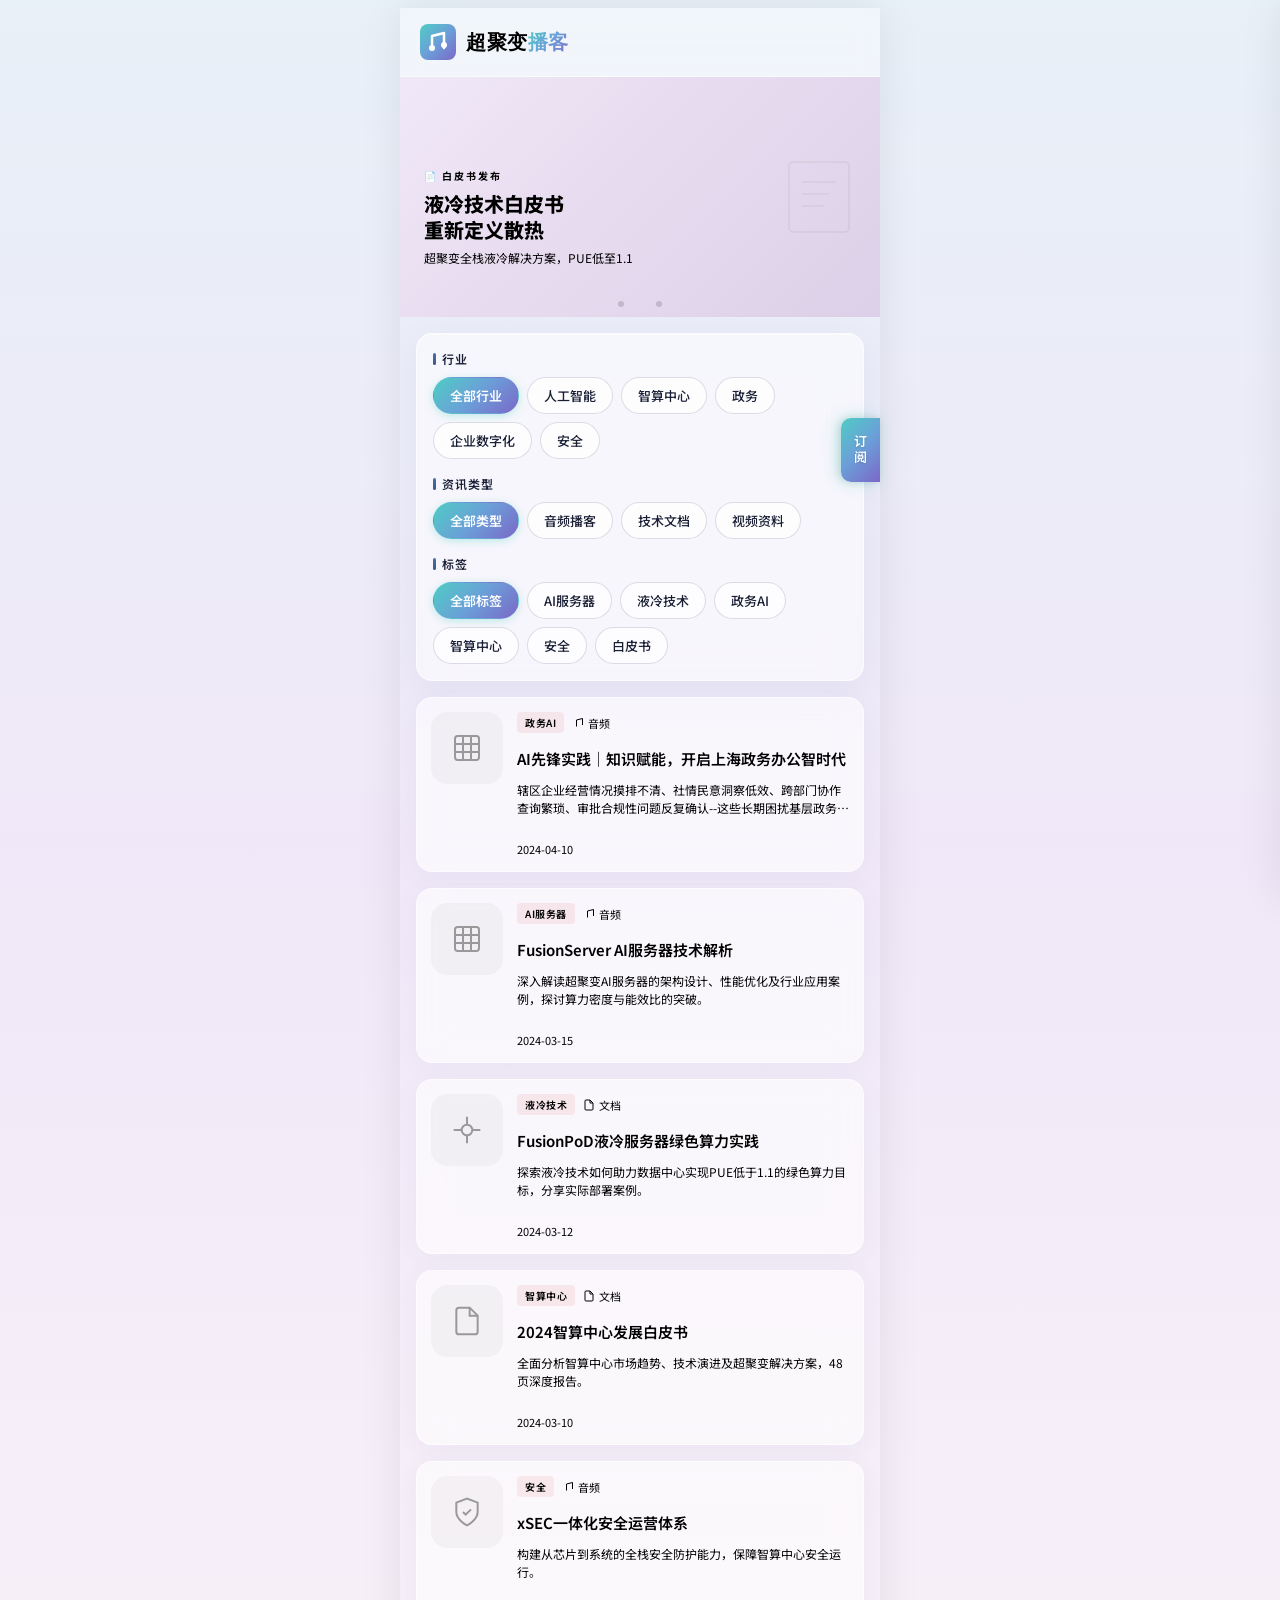
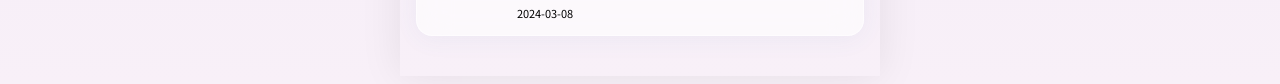
==== index.html @ d4bc36bc "Initial commit: xfusion-podcast H5 and admin" ====
<!DOCTYPE html>
<html lang="zh-CN">
<head>
  <meta charset="UTF-8">
  <meta name="viewport" content="width=device-width, initial-scale=1.0, viewport-fit=cover">
  <meta name="apple-mobile-web-app-capable" content="yes">
  <meta name="apple-mobile-web-app-status-bar-style" content="default">
  <meta name="format-detection" content="telephone=no">
  <meta name="theme-color" content="#4a6fa5">
  <title>超聚变播客</title>
  <link rel="preconnect" href="https://fonts.googleapis.com">
  <link rel="preconnect" href="https://fonts.gstatic.com" crossorigin>
  <link href="https://fonts.googleapis.com/css2?family=Noto+Sans+SC:wght@300;400;500;700;900&family=Rajdhani:wght@400;500;600;700&display=swap" rel="stylesheet">
  <style>
      --midnight: #f2f3f5;
      --surface: #ffffff;
      --electric: #4a6fa5;
      --neon: #d4453a;
      --core: #333333;
      --pulse: #1a1a2e;
      --accent: #4a6fa5;
      --signal: #b8860b;
      --text-primary: #1a1a2e;
      --text-dim: #5a5a6e;
      --text-muted: #9e9eb0;
      --border-light: #ebebef;
      --font-family: 'Noto Sans SC', -apple-system, BlinkMacSystemFont, 'Segoe UI', 'PingFang SC', 'Hiragino Sans GB', 'Microsoft YaHei', 'Helvetica Neue', Arial, sans-serif;
    }

    * {
      margin: 0;
      padding: 0;
      box-sizing: border-box;
      -webkit-tap-highlight-color: transparent;
    }

    button, input, textarea, select {
      font-family: inherit;
      -webkit-appearance: none;
      appearance: none;
    }

    button {
      cursor: pointer;
      border: none;
      background: none;
    }

    img {
      max-width: 100%;
      height: auto;
      display: block;
    }

    a {
      text-decoration: none;
      color: inherit;
    }

    body {
      font-family: 'Noto Sans SC', -apple-system, BlinkMacSystemFont, 'Segoe UI', 'PingFang SC', 'Hiragino Sans GB', 'Microsoft YaHei', 'Helvetica Neue', Arial, sans-serif;
      background: linear-gradient(180deg, #e8f0f8 0%, #f0e8f8 50%, #f8f0f8 100%);
      color: var(--text-primary);
      min-height: 100vh;
      min-height: 100dvh;
      overflow-x: hidden;
      -webkit-font-smoothing: antialiased;
      -moz-osx-font-smoothing: grayscale;
      text-size-adjust: 100%;
      -webkit-text-size-adjust: 100%;
    }

    /* Banner Carousel */
    .banner-carousel {
      position: relative;
      width: 100%;
      overflow: hidden;
    }

    .banner-track {
      display: flex;
      transition: transform 0.5s cubic-bezier(0.4, 0, 0.2, 1);
      will-change: transform;
    }

    .banner-slide {
      min-width: 100%;
      aspect-ratio: 16 / 8;
      position: relative;
      overflow: hidden;
    }

    .banner-slide-bg {
      position: absolute;
      inset: 0;
    }

    .banner-slide:nth-child(1) .banner-slide-bg {
      background: linear-gradient(135deg, #e8f0f8 0%, #d8e4f0 40%, #c8d8e8 100%);
    }
    .banner-slide:nth-child(2) .banner-slide-bg {
      background: linear-gradient(135deg, #f0e8f8 0%, #e8ddf0 40%, #dcd0e8 100%);
    }
    .banner-slide:nth-child(3) .banner-slide-bg {
      background: linear-gradient(135deg, #e8f4f0 0%, #d8ece8 40%, #c8e4e0 100%);
    }

    .banner-slide-content {
      position: relative;
      z-index: 1;
      height: 100%;
      display: flex;
      flex-direction: column;
      justify-content: center;
      padding: 20px 24px;
    }

    .banner-slide-tag {
      font-size: 10px;
      font-weight: 700;
      letter-spacing: 2px;
      text-transform: uppercase;
      color: var(--accent);
      margin-bottom: 8px;
    }

    .banner-slide-title {
      font-size: 20px;
      font-weight: 800;
      line-height: 1.3;
      margin-bottom: 6px;
      max-width: 70%;
      color: var(--text-primary);
    }

    .banner-slide-desc {
      font-size: 12px;
      color: var(--text-dim);
      max-width: 65%;
      line-height: 1.5;
    }

    .banner-slide-deco {
      position: absolute;
      right: 16px;
      top: 50%;
      transform: translateY(-50%);
      width: 90px;
      height: 90px;
      opacity: 0.25;
    }

    .banner-dots {
      position: absolute;
      bottom: 10px;
      left: 50%;
      transform: translateX(-50%);
      display: flex;
      gap: 6px;
      z-index: 2;
    }

    .banner-dot {
      width: 6px;
      height: 6px;
      border-radius: 3px;
      background: rgba(0,0,0,0.15);
      transition: all 0.3s ease;
      cursor: pointer;
    }

    .banner-dot.active {
      width: 20px;
      background: var(--electric);
    }

    /* App Container - mobile frame */
    .app-shell {
      max-width: 480px;
      margin: 0 auto;
      background: linear-gradient(180deg, #e8f0f8 0%, #f0e8f8 50%, #f8f0f8 100%);
      min-height: 100vh;
      position: relative;
      z-index: 1;
      overflow-x: hidden;
      box-shadow: 0 0 40px rgba(0,0,0,0.08);
    }

    /* Header */
    header {
      position: relative;
      z-index: 100;
      padding: 16px 20px;
      background: rgba(255, 255, 255, 0.4);
      border-bottom: 1px solid rgba(255, 255, 255, 0.5);
      backdrop-filter: blur(12px);
      -webkit-backdrop-filter: blur(12px);
    }

    .header-content {
      display: flex;
      align-items: center;
      justify-content: flex-start;
    }

    .logo {
      display: flex;
      align-items: center;
      gap: 10px;
    }

    .logo-icon {
      width: 36px;
      height: 36px;
      position: relative;
    }

    .logo-icon svg {
      width: 100%;
      height: 100%;
    }

    .logo-text {
      font-family: 'Rajdhani', sans-serif;
      font-weight: 700;
      font-size: 20px;
      letter-spacing: 0.5px;
      text-transform: uppercase;
    }

    .logo-text span {
      background: linear-gradient(135deg, #4ecdc4, #6b9fd8, #7b68c8);
      -webkit-background-clip: text;
      -webkit-text-fill-color: transparent;
      background-clip: text;
    }

    /* Floating Subscribe Button - Right Side */
    .subscribe-fab {
      position: fixed;
      right: 0;
      top: 50%;
      transform: translateY(-50%);
      z-index: 200;
      writing-mode: vertical-rl;
      text-orientation: mixed;
      padding: 16px 10px;
      background: linear-gradient(135deg, #4ecdc4, #6b9fd8, #7b68c8);
      border: none;
      border-radius: 10px 0 0 10px;
      font-size: 13px;
      font-weight: 600;
      color: #ffffff;
      cursor: pointer;
      transition: all 0.3s ease;
      box-shadow: -3px 0 16px rgba(78, 205, 196, 0.35), -2px 0 8px rgba(0,0,0,0.12);
      letter-spacing: 3px;
      text-shadow: 0 1px 2px rgba(0,0,0,0.15);
    }

    @media (min-width: 481px) {
      .subscribe-fab {
        right: calc(50% - 240px);
      }
    }

    .subscribe-fab:hover {
      transform: translateY(-50%) scale(1.05);
      box-shadow: -4px 0 20px rgba(78, 205, 196, 0.45), -3px 0 10px rgba(0,0,0,0.18);
    }

    @media (max-width: 480px) {
      .subscribe-fab {
        right: 0;
        margin-right: 0;
      }
    }

    /* Main Content */
    main {
      position: relative;
      z-index: 1;
      padding: 16px 16px 40px;
    }

    /* Three-Level Filter Section */
    .filter-section {
      margin-bottom: 16px;
      background: rgba(255, 255, 255, 0.55);
      border: 1px solid rgba(255, 255, 255, 0.6);
      border-radius: 16px;
      padding: 16px;
      backdrop-filter: blur(20px);
      -webkit-backdrop-filter: blur(20px);
      box-shadow: 0 8px 32px rgba(74, 111, 165, 0.08), inset 0 1px 0 rgba(255,255,255,0.4);
    }

    .filter-level {
      margin-bottom: 16px;
    }

    .filter-level:last-child {
      margin-bottom: 0;
    }

    .filter-label {
      font-size: 12px;
      font-weight: 600;
      color: #1a1f36;
      text-transform: uppercase;
      letter-spacing: 1px;
      margin-bottom: 10px;
      display: flex;
      align-items: center;
      gap: 6px;
    }

    .filter-label::before {
      content: '';
      width: 3px;
      height: 12px;
      background: linear-gradient(180deg, #4a6fa5, #3d5a8a);
      border-radius: 2px;
    }

    .filter-options {
      display: flex;
      flex-wrap: wrap;
      gap: 8px;
    }

    .filter-chip {
      padding: 8px 16px;
      border-radius: 20px;
      font-size: 13px;
      font-weight: 500;
      border: 1px solid rgba(138, 144, 168, 0.3);
      background: rgba(255, 255, 255, 0.7);
      color: #1a1f36;
      cursor: pointer;
      transition: all 0.2s ease;
    }

    .filter-chip:hover {
      border-color: rgba(74, 111, 165, 0.5);
      color: #4a6fa5;
      background: rgba(255, 255, 255, 0.9);
    }

    .filter-chip.active {
      background: linear-gradient(135deg, #4ecdc4, #6b9fd8, #7b68c8);
      border-color: transparent;
      color: white;
      box-shadow: 0 2px 8px rgba(78, 205, 196, 0.35);
      font-weight: 600;
    }

    /* Podcast Cards */
    .podcast-list {
      display: flex;
      flex-direction: column;
      gap: 16px;
    }

    .podcast-card {
      background: rgba(255, 255, 255, 0.6);
      border: 1px solid rgba(255, 255, 255, 0.5);
      border-radius: 16px;
      padding: 14px;
      cursor: pointer;
      transition: all 0.3s ease;
      position: relative;
      overflow: hidden;
      backdrop-filter: blur(16px);
      -webkit-backdrop-filter: blur(16px);
      box-shadow: 0 4px 24px rgba(74, 111, 165, 0.06);
    }

    .podcast-card:hover {
      border-color: rgba(74, 111, 165, 0.25);
      transform: translateY(-2px);
      box-shadow: 0 12px 40px rgba(74, 111, 165, 0.12), 0 4px 12px rgba(74, 111, 165, 0.08);
      background: rgba(255, 255, 255, 0.75);
    }

    .card-content {
      display: flex;
      gap: 14px;
    }

    .card-visual {
      width: 72px;
      height: 72px;
      border-radius: 16px;
      flex-shrink: 0;
      display: flex;
      align-items: center;
      justify-content: center;
      position: relative;
      overflow: hidden;
    }

    .card-visual::before {
      content: '';
      position: absolute;
      inset: 0;
      background: var(--core);
      opacity: 0.1;
    }

    .card-visual.ai { background: rgba(0, 0, 0, 0.03); }
    .card-visual.cooling { background: rgba(0, 0, 0, 0.03); }
    .card-visual.paper { background: rgba(0, 0, 0, 0.03); }
    .card-visual.video { background: rgba(0, 0, 0, 0.03); }
    .card-visual.security { background: rgba(0, 0, 0, 0.03); }

    .card-visual svg {
      width: 32px;
      height: 32px;
      position: relative;
      z-index: 1;
    }

    .card-info {
      flex: 1;
      min-width: 0;
    }

    .card-meta {
      display: flex;
      align-items: center;
      gap: 8px;
      margin-bottom: 6px;
      flex-wrap: wrap;
    }

    .card-tag {
      font-size: 10px;
      font-weight: 600;
      padding: 3px 8px;
      border-radius: 4px;
      background: rgba(197, 40, 28, 0.08);
      color: var(--accent);
      text-transform: uppercase;
      letter-spacing: 0.5px;
    }

    .card-type {
      font-size: 11px;
      color: var(--text-muted);
      display: flex;
      align-items: center;
      gap: 4px;
    }

    .card-title {
      font-size: 15px;
      font-weight: 600;
      line-height: 1.4;
      margin-bottom: 6px;
      overflow: hidden;
      text-overflow: ellipsis;
      display: -webkit-box;
      -webkit-line-clamp: 2;
      -webkit-box-orient: vertical;
      color: var(--text-primary);
    }

    .card-desc {
      font-size: 12px;
      color: var(--text-dim);
      line-height: 1.5;
      overflow: hidden;
      text-overflow: ellipsis;
      display: -webkit-box;
      -webkit-line-clamp: 2;
      -webkit-box-orient: vertical;
    }

    .card-footer {
      display: flex;
      align-items: center;
      justify-content: space-between;
      margin-top: 12px;
      padding-top: 12px;
      border-top: 1px solid var(--border-light);
    }

    .card-date {
      font-size: 11px;
      color: var(--text-muted);
    }

    .card-stats {
      display: flex;
      align-items: center;
      gap: 12px;
      font-size: 12px;
      color: var(--text-dim);
    }

    .card-stats span {
      display: flex;
      align-items: center;
      gap: 4px;
    }

    /* Subscribe Modal */
    .modal-overlay {
      position: fixed;
      inset: 0;
      background: rgba(15, 23, 42, 0.6);
      backdrop-filter: blur(10px);
      -webkit-backdrop-filter: blur(10px);
      z-index: 200;
      opacity: 0;
      visibility: hidden;
      transition: all 0.3s ease;
      pointer-events: none;
    }

    .modal-overlay.active {
      opacity: 1;
      visibility: visible;
      pointer-events: auto;
    }

    .modal {
      position: fixed;
      bottom: 0;
      left: 50%;
      transform: translateX(-50%) translateY(100%) !important;
      background: rgba(255, 255, 255, 0.9);
      border-radius: 20px 20px 0 0;
      padding: 20px 16px calc(20px + env(safe-area-inset-bottom));
      z-index: 201;
      transition: transform 0.4s cubic-bezier(0.4, 0, 0.2, 1), visibility 0s 0.4s;
      max-width: 480px;
      width: 100%;
      pointer-events: none;
      visibility: hidden;
      backdrop-filter: blur(20px);
      -webkit-backdrop-filter: blur(20px);
      border-top: 1px solid rgba(255, 255, 255, 0.6);
      box-shadow: 0 -8px 40px rgba(74, 111, 165, 0.15);
      max-height: 85vh;
      overflow-y: auto;
      box-sizing: border-box;
    }

    @media (min-width: 481px) {
      .modal {
        max-width: 480px;
        border-radius: 24px 24px 0 0;
        padding: 24px 20px calc(24px + env(safe-area-inset-bottom));
      }
    }

    .modal.active {
      transform: translateX(-50%) translateY(0) !important;
      pointer-events: auto;
      visibility: visible;
      transition: transform 0.4s cubic-bezier(0.4, 0, 0.2, 1), visibility 0s 0s;
    }

    .modal-handle {
      width: 40px;
      height: 4px;
      background: rgba(255,255,255,0.2);
      border-radius: 2px;
      margin: 0 auto 24px;
    }

    .modal h3 {
      font-size: 20px;
      font-weight: 700;
      margin-bottom: 8px;
    }

    .modal > p {
      color: var(--text-dim);
      font-size: 14px;
      margin-bottom: 24px;
    }

    .industry-grid {
      display: grid;
      grid-template-columns: repeat(2, 1fr);
      gap: 10px;
      margin-bottom: 20px;
    }

    .industry-option {
      padding: 12px 16px;
      border-radius: 12px;
      border: 1.5px solid #c8cdd5;
      background: var(--surface);
      cursor: pointer;
      transition: all 0.2s ease;
      display: flex;
      align-items: center;
      justify-content: center;
      gap: 8px;
      font-size: 14px;
      color: var(--text-primary);
      user-select: none;
    }

    .industry-option:hover {
      border-color: var(--core);
      background: rgba(74, 111, 165, 0.04);
    }

    .industry-option.selected {
      background: rgba(74, 111, 165, 0.08);
      border-color: var(--core);
      color: var(--core);
      font-weight: 600;
    }

    .industry-option input {
      display: none;
    }

    .form-group {
      margin-bottom: 16px;
    }

    .form-group input {
      width: 100%;
      padding: 14px 16px;
      border-radius: 12px;
      border: 1.5px solid #c8cdd5;
      background: var(--surface);
      color: var(--text-primary);
      font-size: 14px;
      transition: all 0.2s ease;
    }

    .form-group input:focus {
      outline: none;
      border-color: var(--core);
      box-shadow: 0 0 0 3px rgba(74, 111, 165, 0.12);
    }

    .form-group input::placeholder {
      color: var(--text-muted);
    }

    .submit-btn {
      width: 100%;
      padding: 16px;
      border-radius: 12px;
      border: none;
      background: linear-gradient(180deg, #4a6fa5, #3d5a8a);
      color: white;
      font-size: 15px;
      font-weight: 600;
      cursor: pointer;
      transition: all 0.3s ease;
      margin-top: 8px;
      box-shadow: 0 4px 16px rgba(74, 111, 165, 0.35);
      text-shadow: 0 1px 2px rgba(0,0,0,0.2);
    }

    .submit-btn:hover {
      transform: translateY(-2px);
      box-shadow: 0 6px 24px rgba(74, 111, 165, 0.45);
    }

    .submit-btn:hover {
      transform: translateY(-2px);
      box-shadow: 0 10px 30px rgba(51, 51, 51, 0.15);
    }

    /* Detail Page */
    .detail-page {
      position: fixed;
      top: 0;
      left: 0;
      width: 100%;
      height: 100vh;
      height: 100dvh;
      background: #e8f0f8;
      z-index: 9999;
      overflow-y: auto;
      -webkit-overflow-scrolling: touch;
      overscroll-behavior-y: contain;
      transform: translateX(100%);
      transition: transform 0.4s cubic-bezier(0.4, 0, 0.2, 1);
      pointer-events: none;
    }

    .detail-page::before {
      content: '';
      position: fixed;
      top: 0;
      left: 0;
      right: 0;
      bottom: 0;
      background: #e8f0f8;
      z-index: -1;
    }

    .detail-page.active {
      transform: translateX(0);
      pointer-events: auto;
    }

    @media (min-width: 481px) {
      .detail-page {
        background: #e8f0f8;
        backdrop-filter: blur(10px);
        overflow-y: auto;
        overscroll-behavior-y: contain;
        box-shadow: 0 0 40px rgba(0,0,0,0.08);
      }
    }

    .detail-header {
      position: sticky;
      top: 0;
      padding: 12px 16px;
      background: #e8f0f8;
      border-bottom: 1px solid rgba(255, 255, 255, 0.5);
      z-index: 10;
    }

    @media (min-width: 481px) {
      .detail-header {
        max-width: 480px;
        margin: 0 auto;
        border-left: 1px solid rgba(255, 255, 255, 0.5);
        border-right: 1px solid rgba(255, 255, 255, 0.5);
      }
    }

    .detail-header-inner {
      max-width: 480px;
      margin: 0 auto;
      display: flex;
      align-items: center;
      gap: 12px;
    }

    .detail-header-inner span,
    .detail-header-title {
      font-weight: 600;
      font-size: 15px;
      line-height: 1.4;
      display: -webkit-box;
      -webkit-line-clamp: 2;
      -webkit-box-orient: vertical;
      overflow: hidden;
    }

    .back-btn {
      width: 36px;
      height: 36px;
      border-radius: 50%;
      background: rgba(0, 0, 0, 0.04);
      border: 1px solid var(--border-light);
      display: flex;
      align-items: center;
      justify-content: center;
      cursor: pointer;
      transition: all 0.2s ease;
      color: var(--core);
      flex-shrink: 0;
    }

    .back-btn:hover {
      background: rgba(0, 0, 0, 0.06);
    }

    .detail-content {
      padding: 16px 16px 100px;
      max-width: 480px;
      margin: 0 auto;
      position: relative;
      z-index: 1;
      min-height: calc(100vh - 60px);
      background: #e8f0f8;
    }

    @media (min-width: 481px) {
      .detail-content {
        padding: 16px 16px 100px;
        border-left: 1px solid rgba(255, 255, 255, 0.5);
        border-right: 1px solid rgba(255, 255, 255, 0.5);
      }
    }

    .detail-hero {
      width: 100%;
      aspect-ratio: 16/10;
      border-radius: 16px;
      background: rgba(255, 255, 255, 0.6);
      border: 1px solid rgba(255, 255, 255, 0.5);
      backdrop-filter: blur(16px);
      -webkit-backdrop-filter: blur(16px);
      box-shadow: 0 8px 32px rgba(31, 38, 135, 0.1);
      display: flex;
      align-items: center;
      justify-content: center;
      margin-bottom: 16px;
      position: relative;
      overflow: hidden;
    }

    .detail-hero svg {
      width: 80px;
      height: 80px;
      position: relative;
      z-index: 1;
    }

    .detail-title {
      font-size: 20px;
      font-weight: 700;
      line-height: 1.5;
      margin-bottom: 12px;
      color: var(--text-primary);
    }

    .detail-meta {
      display: flex;
      align-items: center;
      gap: 12px;
      margin-bottom: 16px;
      flex-wrap: wrap;
    }

    .detail-body {
      color: var(--text-dim);
      font-size: 15px;
      line-height: 1.9;
      margin-bottom: 16px;
      background: rgba(255, 255, 255, 0.6);
      border: 1px solid rgba(255, 255, 255, 0.5);
      backdrop-filter: blur(16px);
      -webkit-backdrop-filter: blur(16px);
      box-shadow: 0 8px 32px rgba(31, 38, 135, 0.1);
      border-radius: 16px;
      padding: 16px;
    }

    .detail-body p {
      margin-bottom: 12px;
    }

    .detail-body p:last-child {
      margin-bottom: 0;
    }

    .detail-body strong {
      color: var(--text-primary);
      font-weight: 600;
    }

    .detail-body h3 {
      color: var(--text-primary);
      font-size: 16px;
      font-weight: 700;
      margin: 20px 0 12px;
      line-height: 1.4;
    }

    .detail-image {
      width: 100%;
      aspect-ratio: 16/9;
      border-radius: 12px;
      background: linear-gradient(135deg, rgba(0, 0, 0, 0.04), rgba(99, 102, 241, 0.1));
      margin: 24px 0;
      display: flex;
      align-items: center;
      justify-content: center;
      border: 1px solid var(--border-light);
    }

    /* Detail Page Audio Player - Simple Style */
    .detail-player {
      position: fixed;
      bottom: 24px;
      right: calc(50% - 240px);
      z-index: 10000;
      display: flex;
      align-items: center;
      transition: all 0.3s ease;
    }

    @media (max-width: 480px) {
      .detail-player {
        right: 0;
      }
    }

    .detail-player-toggle {
      width: 44px;
      height: 44px;
      background: linear-gradient(135deg, #4ecdc4, #6b9fd8, #7b68c8);
      border: none;
      border-radius: 12px 0 0 12px;
      display: flex;
      align-items: center;
      justify-content: center;
      cursor: pointer;
      color: white;
      box-shadow: -4px 0 15px rgba(78, 205, 196, 0.3);
      transition: all 0.3s ease;
    }

    .detail-player-toggle:hover {
      transform: translateX(-2px);
      box-shadow: -6px 0 20px rgba(78, 205, 196, 0.4);
    }

    .detail-player-toggle svg {
      width: 20px;
      height: 20px;
    }

    .detail-player-panel {
      width: 0;
      overflow: hidden;
      background: rgba(255, 255, 255, 0.85);
      border: 1px solid rgba(255, 255, 255, 0.6);
      border-right: none;
      border-radius: 12px 0 0 12px;
      backdrop-filter: blur(16px);
      -webkit-backdrop-filter: blur(16px);
      box-shadow: 0 4px 20px rgba(78, 205, 196, 0.15);
      transition: all 0.3s ease;
      opacity: 0;
      display: flex;
      align-items: center;
      gap: 12px;
      height: 44px;
    }

    .detail-player.expanded .detail-player-panel {
      width: 220px;
      padding: 0 12px;
      opacity: 1;
    }

    .detail-player.expanded .detail-player-toggle {
      border-radius: 0 12px 12px 0;
      margin-left: -1px;
    }

    .detail-player-btn {
      width: 32px;
      height: 32px;
      border-radius: 50%;
      background: linear-gradient(135deg, #4ecdc4, #6b9fd8, #7b68c8);
      border: none;
      display: flex;
      align-items: center;
      justify-content: center;
      cursor: pointer;
      color: white;
      transition: all 0.2s ease;
      flex-shrink: 0;
      box-shadow: 0 2px 8px rgba(78, 205, 196, 0.3);
    }

    .detail-player-btn:hover {
      transform: scale(1.1);
    }

    .detail-player-btn svg {
      width: 14px;
      height: 14px;
    }

    .detail-player-info {
      flex: 1;
      min-width: 0;
    }

    .detail-player-progress {
      display: flex;
      align-items: center;
      gap: 8px;
    }

    .progress-bar {
      flex: 1;
      height: 4px;
      background: var(--border-light);
      border-radius: 2px;
      overflow: hidden;
      cursor: pointer;
    }

    .progress-fill {
      height: 100%;
      background: linear-gradient(90deg, #4ecdc4, #6b9fd8, #7b68c8);
      border-radius: 2px;
      transition: width 0.1s linear;
    }

    .detail-player-time {
      font-size: 11px;
      color: var(--text-muted);
      white-space: nowrap;
    }

    .section-title {
      font-size: 16px;
      font-weight: 600;
      margin-bottom: 16px;
      margin-top: 32px;
      display: flex;
      align-items: center;
      gap: 8px;
      padding: 0 4px;
    }

    .download-list {
      display: flex;
      flex-direction: column;
      gap: 12px;
      margin-bottom: 40px;
      background: rgba(255, 255, 255, 0.6);
      border: 1px solid rgba(255, 255, 255, 0.5);
      backdrop-filter: blur(16px);
      -webkit-backdrop-filter: blur(16px);
      box-shadow: 0 8px 32px rgba(31, 38, 135, 0.1);
      border-radius: 20px;
      padding: 20px;
    }

    .download-item {
      display: flex;
      align-items: center;
      gap: 14px;
      padding: 16px;
      background: var(--surface);
      border-radius: 12px;
      border: 1px solid var(--border-light);
    }

    .download-icon {
      width: 44px;
      height: 44px;
      border-radius: 10px;
      display: flex;
      align-items: center;
      justify-content: center;
      flex-shrink: 0;
    }

    .download-icon.pdf { background: rgba(0, 0, 0, 0.04); }
    .download-icon.doc { background: rgba(0, 0, 0, 0.04); }

    .download-icon svg {
      width: 22px;
      height: 22px;
    }

    .download-info {
      flex: 1;
      min-width: 0;
    }

    .download-info p {
      font-size: 14px;
      font-weight: 500;
      white-space: nowrap;
      overflow: hidden;
      text-overflow: ellipsis;
      color: var(--text-primary);
    }

    .download-info span {
      font-size: 12px;
      color: var(--text-muted);
    }

    .download-btn {
      padding: 8px 16px;
      border-radius: 8px;
      background: rgba(0, 0, 0, 0.04);
      border: 1px solid var(--border-light);
      color: var(--core);
      font-size: 12px;
      font-weight: 500;
      cursor: pointer;
      transition: all 0.2s ease;
    }

    .download-btn:hover {
      background: var(--core);
      color: white;
    }

    /* Download Progress Modal */
    .progress-modal {
      position: fixed;
      top: 0;
      left: 0;
      right: 0;
      bottom: 0;
      background: rgba(0, 0, 0, 0.5);
      display: flex;
      align-items: center;
      justify-content: center;
      z-index: 20000;
      opacity: 0;
      visibility: hidden;
      transition: all 0.3s ease;
    }

    .progress-modal.active {
      opacity: 1 !important;
      visibility: visible !important;
    }

    .progress-modal-content {
      background: rgba(255, 255, 255, 0.98);
      border-radius: 20px;
      padding: 32px;
      width: 280px;
      text-align: center;
      box-shadow: 0 20px 60px rgba(0,0,0,0.2);
    }

    .progress-icon {
      width: 64px;
      height: 64px;
      border-radius: 50%;
      background: linear-gradient(135deg, rgba(78, 205, 196, 0.15), rgba(123, 104, 200, 0.15));
      display: flex;
      align-items: center;
      justify-content: center;
      margin: 0 auto 20px;
    }

    .progress-icon svg {
      width: 28px;
      height: 28px;
    }
  </style>
</head>
<body>
  <div class="app-shell">
  <!-- Header -->
  <header>
    <div class="header-content">
      <div class="logo">
        <div class="logo-icon">
          <svg viewBox="0 0 36 36" fill="none">
            <defs>
              <linearGradient id="logoGrad" x1="0%" y1="0%" x2="100%" y2="100%">
                <stop offset="0%" style="stop-color:#4ecdc4"/>
                <stop offset="50%" style="stop-color:#6b9fd8"/>
                <stop offset="100%" style="stop-color:#7b68c8"/>
              </linearGradient>
            </defs>
            <rect width="36" height="36" rx="8" fill="url(#logoGrad)"/>
            <path d="M12 24V12l12-3v15" stroke="white" stroke-width="2.5" stroke-linecap="round" stroke-linejoin="round" fill="none"/>
            <circle cx="12" cy="24" r="3" fill="white"/>
            <circle cx="24" cy="21" r="3" fill="white"/>
          </svg>
        </div>
        <div class="logo-text">超聚变<span>播客</span></div>
      </div>
    </div>
  </header>

  <!-- Banner Carousel -->
  <div class="banner-carousel" id="bannerCarousel">
    <div class="banner-track" id="bannerTrack">
      <div class="banner-slide" onclick="openBannerPDF(0)" style="cursor: pointer;">
        <div class="banner-slide-bg"></div>
        <div class="banner-slide-content">
          <div class="banner-slide-tag">🔥 热门专题</div>
          <div class="banner-slide-title">AI先锋实践<br>智算赋能新时代</div>
          <div class="banner-slide-desc">探索人工智能在政务、金融、制造等行业的前沿落地</div>
        </div>
        <div class="banner-slide-deco">
          <svg viewBox="0 0 90 90" fill="none" width="90" height="90"><circle cx="45" cy="45" r="40" stroke="#999" stroke-width="1"/><circle cx="45" cy="45" r="25" stroke="#888" stroke-width="1.5"/><path d="M30 45h30M45 30v30" stroke="#999" stroke-width="1"/></svg>
        </div>
      </div>
      <div class="banner-slide" onclick="openBannerPDF(1)" style="cursor: pointer;">
        <div class="banner-slide-bg"></div>
        <div class="banner-slide-content">
          <div class="banner-slide-tag">📄 白皮书发布</div>
          <div class="banner-slide-title">液冷技术白皮书<br>重新定义散热</div>
          <div class="banner-slide-desc">超聚变全栈液冷解决方案，PUE低至1.1</div>
        </div>
        <div class="banner-slide-deco">
          <svg viewBox="0 0 90 90" fill="none" width="90" height="90"><rect x="15" y="10" width="60" height="70" rx="4" stroke="#aaa" stroke-width="1.5"/><line x1="28" y1="30" x2="62" y2="30" stroke="#999" stroke-width="1"/><line x1="28" y1="42" x2="55" y2="42" stroke="#999" stroke-width="1"/><line x1="28" y1="54" x2="50" y2="54" stroke="#999" stroke-width="1"/></svg>
        </div>
      </div>
      <div class="banner-slide" onclick="openBannerPDF(2)" style="cursor: pointer;">
        <div class="banner-slide-bg"></div>
        <div class="banner-slide-content">
          <div class="banner-slide-tag">🎙️ 最新播客</div>
          <div class="banner-slide-title">智算中心建设<br>架构与实践</div>
          <div class="banner-slide-desc">深度解析新一代智算中心技术路线与选型策略</div>
        </div>
        <div class="banner-slide-deco">
          <svg viewBox="0 0 90 90" fill="none" width="90" height="90"><rect x="20" y="15" width="50" height="60" rx="6" stroke="#999" stroke-width="1.5"/><circle cx="45" cy="40" r="12" stroke="#999" stroke-width="1"/><line x1="45" y1="52" x2="45" y2="65" stroke="#999" stroke-width="1.5"/></svg>
        </div>
      </div>
    </div>
    <div class="banner-dots" id="bannerDots">
      <div class="banner-dot active" data-index="0"></div>
      <div class="banner-dot" data-index="1"></div>
      <div class="banner-dot" data-index="2"></div>
    </div>
  </div>

  <!-- Main Content -->
  <main>

    <!-- Three-Level Filter Section -->
    <section class="filter-section">
      <!-- Level 1: Industry -->
      <div class="filter-level">
        <div class="filter-label">行业</div>
        <div class="filter-options" id="industryFilters">
          <span class="filter-chip active" data-level="industry" data-value="all">全部行业</span>
          <span class="filter-chip" data-level="industry" data-value="人工智能">人工智能</span>
          <span class="filter-chip" data-level="industry" data-value="智算中心">智算中心</span>
          <span class="filter-chip" data-level="industry" data-value="政务">政务</span>
          <span class="filter-chip" data-level="industry" data-value="企业数字化">企业数字化</span>
          <span class="filter-chip" data-level="industry" data-value="安全">安全</span>
        </div>
      </div>

      <!-- Level 2: Type -->
      <div class="filter-level">
        <div class="filter-label">资讯类型</div>
        <div class="filter-options" id="typeFilters">
          <span class="filter-chip active" data-level="type" data-value="all">全部类型</span>
          <span class="filter-chip" data-level="type" data-value="音频">音频播客</span>
          <span class="filter-chip" data-level="type" data-value="文档">技术文档</span>
          <span class="filter-chip" data-level="type" data-value="视频">视频资料</span>
        </div>
      </div>

      <!-- Level 3: Tags -->
      <div class="filter-level">
        <div class="filter-label">标签</div>
        <div class="filter-options" id="tagFilters">
          <span class="filter-chip active" data-level="tag" data-value="all">全部标签</span>
          <span class="filter-chip" data-level="tag" data-value="AI服务器">AI服务器</span>
          <span class="filter-chip" data-level="tag" data-value="液冷技术">液冷技术</span>
          <span class="filter-chip" data-level="tag" data-value="政务AI">政务AI</span>
          <span class="filter-chip" data-level="tag" data-value="智算中心">智算中心</span>
          <span class="filter-chip" data-level="tag" data-value="安全">安全</span>
          <span class="filter-chip" data-level="tag" data-value="白皮书">白皮书</span>
        </div>
      </div>
    </section>

    <!-- Podcast List -->
    <section class="podcast-list" id="podcastList"></section>
  </main>

  </div><!-- end app-shell -->

  <!-- Subscribe Modal - Outside app-shell -->
  <div class="modal-overlay" id="modalOverlay" onclick="closeSubscribe()"></div>
  <div class="modal" id="subscribeModal">
    <div class="modal-handle"></div>
    <h3>订阅行业资讯</h3>
    <p>选择您感兴趣的行业，获取最新播客和资料推送</p>

    <div class="industry-grid">
      <label class="industry-option selected" onclick="this.classList.toggle('selected')">
        <input type="checkbox" checked>
        <span>人工智能</span>
      </label>
      <label class="industry-option" onclick="this.classList.toggle('selected')">
        <input type="checkbox">
        <span>智算中心</span>
      </label>
      <label class="industry-option" onclick="this.classList.toggle('selected')">
        <input type="checkbox">
        <span>数字化转型</span>
      </label>
      <label class="industry-option" onclick="this.classList.toggle('selected')">
        <input type="checkbox">
        <span>边缘计算</span>
      </label>
      <label class="industry-option" onclick="this.classList.toggle('selected')">
        <input type="checkbox">
        <span>安全</span>
      </label>
    </div>

    <div class="form-group">
      <input type="text" placeholder="您的姓名">
    </div>
    <div class="form-group">
      <input type="tel" placeholder="手机号码">
    </div>
    <div class="form-group">
      <input type="email" placeholder="企业邮箱">
    </div>

    <button class="submit-btn" onclick="submitSubscribe()">立即订阅</button>

    <!-- 公众号二维码 -->
    <div style="margin-top: 24px; text-align: center; padding-top: 20px; border-top: 1px solid var(--border-light);">
      <div style="width: 120px; height: 120px; margin: 0 auto; background: #fff; display: flex; align-items: center; justify-content: center; border: 1px solid var(--border-light); overflow: hidden;">
        <img src="qrcode.png" alt="公众号二维码" style="width: 100%; height: 100%; object-fit: cover;">
      </div>
      <p style="margin-top: 12px; font-size: 13px; color: var(--text-dim); text-align: center;">关注服务号，了解更多资讯</p>
    </div>
  </div>

  <!-- Detail Page - Outside app-shell for full coverage -->
  <div class="detail-page" id="detailPage">
    <div class="detail-header">
      <div class="detail-header-inner">
        <button class="back-btn" onclick="closeDetail()">
          <svg width="20" height="20" viewBox="0 0 24 24" fill="none" stroke="currentColor" stroke-width="2">
            <path d="M15 19l-7-7 7-7"/>
          </svg>
        </button>
        <span class="detail-header-title" style="font-weight: 600;">播客详情</span>
      </div>
    </div>

    <div class="detail-content" id="detailContent"></div>

    <!-- Detail Page Audio Player -->
    <div class="detail-player" id="detailPlayer" style="display: none;">
      <div class="detail-player-panel">
        <button class="detail-player-btn" onclick="toggleDetailPlay()" id="detailPlayBtn">
          <svg viewBox="0 0 24 24" fill="currentColor" width="14" height="14"><path d="M8 5v14l11-7z"/></svg>
        </button>
        <div class="detail-player-info">
          <div class="detail-player-progress">
            <div class="progress-bar" onclick="seekDetail(event)">
              <div class="progress-fill" id="detailProgress" style="width: 0%"></div>
            </div>
            <div class="detail-player-time">
              <span id="detailCurrent">00:00</span> / <span id="detailDuration">15:00</span>
            </div>
          </div>
        </div>
      </div>
      <button class="detail-player-toggle" onclick="toggleDetailPlayer()" id="detailPlayerToggle">
        <svg viewBox="0 0 24 24" fill="currentColor" width="20" height="20">
          <path d="M12 3v10.55c-.59-.34-1.27-.55-2-.55-2.21 0-4 1.79-4 4s1.79 4 4 4 4-1.79 4-4V7h4V3h-6z"/>
        </svg>
      </button>
    </div>
  </div>

  <!-- Floating Subscribe Button - Outside app-shell to avoid clipping -->
  <button class="subscribe-fab" onclick="showSubscribe()">订阅</button>

  <script>
    // Podcast Data
    const podcasts = [
      {
        id: 1,
        title: "AI先锋实践｜知识赋能，开启上海政务办公智时代",
        desc: "辖区企业经营情况摸排不清、社情民意洞察低效、跨部门协作查询繁琐、审批合规性问题反复确认--这些长期困扰基层政务办公的堵点，如今正被AI技术逐步打通。",
        industry: "政务",
        type: "音频",
        tag: "政务AI",
        date: "2024-04-10",
        views: "2.3K",
        duration: "18分钟",
        icon: "ai",
        content: `
          <div class="detail-image">
            <svg width="60" height="60" viewBox="0 0 24 24" fill="none" stroke="#999" stroke-width="1">
              <rect x="3" y="3" width="18" height="18" rx="2"/>
              <path d="M9 9h6v6H9z"/>
            </svg>
          </div>
          <p>上海市某基层机关作为对接上海中心城区、对外联动长三角核心城市的重要门户，是打造长三角G60科创走廊创新策源地的关键节点。为深入贯彻落实人工智能+政务服务改革要求，持续推动高效办成一件事落地见效，该政务部门携手超聚变与深言未来，推出<strong>政务AI智能体助手</strong>，实现<strong>一句话办业务、一键式写公文</strong>的新型政务办公模式，为全国县镇级政府智能化转型建设打造可推广的示范样板。</p>

          <h3>精准把脉三大堵点，AI赋能政务全链条</h3>

          <p><strong>一句话办业务，基层办公效率提升40%</strong></p>
          <p>数据统计显示，基层政务工作人员以往需花费近40%的工作时间，处理办事流程审批、跨部门数据调取、文件整理及报告输出等繁琐工作，不仅要反复协调多个部门，还要人工查阅海量档案资料。即便有相关政务系统支撑，也存在数据分散存储、跨部门共享难等问题，办公效率不足。</p>

          <div class="detail-image">
            <svg width="60" height="60" viewBox="0 0 24 24" fill="none" stroke="#999" stroke-width="1">
              <circle cx="12" cy="12" r="10"/>
              <path d="M12 6v6l4 2"/>
            </svg>
          </div>

          <p>基于超聚变FusionOne AI与深言未来联合打造的智能政务一体化办公平台，该政务部门打通镇政府各职能部门、上级政务平台及辖区重点园区等多来源知识与数据资源，构建千万量级专业知识库，覆盖政策法规、办事流程、产业数据、民生诉求等多维信息，并整合12345热线、社交媒体留言等社情民意相关数据，实现信息一网汇聚、一键调取。</p>

          <p>如今，市场监管部门如需了解某企业社保缴纳情况，只需通过自然语言下达指令，系统便会根据用户身份权限，跨部门自动调取相关数据，生成包含该企业社保缴纳基数、缴纳明细、合规情况等核心信息的报表；如需掌握上半年高新区新增注册资本超千万元企业数量，系统也可快速完成数据数据检索、筛选与分析，自动生成包含企业名单、注册资本明细、行业分布等维度的可视化报告。依托该功能，政务工作人员<strong>政策查询与知识获取时间由平均15分钟缩短至30秒以内，信息查找准确率也提升至90%以上</strong>，真正实现让数据多跑路，让群众少跑腿。</p>

          <p><strong>AI辅助公文写作，初稿生成时间缩短70%</strong></p>
          <p>在传统办公模式下，基层部门平均每月需处理各类公文30余件，涵盖行政通知、工作总结计划、政策起草、政策解读、调研报告等多类文书。公文从初稿草拟、内容打磨到格式校对、多层审核，往往依赖人工反复修改与流转，既耗费大量人力时间，还易出现表述纰漏、格式不规范等问题，影响整体办理效率。</p>

          <p>依托智能政务一体化办公平台，工作人员可一键调用各类规范公文模板，也可上传范文提取写作风格并生成适配内容，成功将公文初稿平均撰写时长从小时级压缩至分钟级，显著提升政务文稿起草效率。初稿完成后，平台可提供语言润色、逻辑梳理、结构调整等精细化优化功能，助力工作人员快速打磨文稿、提升内容质量。提交审核后，系统不仅能精准检测错别字、语法错误、标点偏差等基础问题，更能敏锐识别政治敏感信息、表述偏差等风险点，综合分析潜在隐患，<strong>错误检出率达95%以上</strong>，显著降低审核成本，进一步提升公文质量与规范水平。</p>

          <p><strong>万字长文性能优化，破解高并发场景痛点</strong></p>
          <p>随着政务智能应用持续深化，系统压力与性能瓶颈将逐步显现：高峰期多人并发访问知识库、基层人员高频查询业务、长公文与多轮对话输出等场景，容易引发响应迟缓、对话中断等问题。破局关键在于提前构建与政务业务深度适配的智能基座，稳健应对未来各类业务压力风险。</p>

          <div class="detail-image">
            <svg width="60" height="60" viewBox="0 0 24 24" fill="none" stroke="#999" stroke-width="1">
              <path d="M13 2L3 14h9l-1 8 10-12h-9l1-8z"/>
            </svg>
          </div>

          <p>基于这一判断，该政务部门选择超聚变FusionOne AI作为AI系统底座，依托软硬协同推理加速技术释放算力潜能，高效支撑长公文输出、多人并发、多轮问答等核心场景稳定运行。测试显示，相较传统单一硬件模式，该方案实现<strong>多轮问答等待时间降低60%、并发操作人数提升1倍，从容满足200人规模部门的日常使用需求</strong>。这一突破源于超聚变在算、存、网系统层面的持续优化，通过最大化发挥算力效能，为政务AI稳定运行筑牢技术底座。</p>

          <p><strong>协同赋能筑标杆，智启政务新未来</strong></p>
          <p>政务智能化转型并非单点技术的简单叠加，而是算力、应用与场景的深度融合。该政务部门携手超聚变与深言未来，聚焦基层政务办公痛点，推动政务办公智能体落地应用，实现效率提升与流程优化的双重突破。此次三方协同打造的示范样板，为全国县镇级政府破解基层治理难题、推进人工智能+政务服务改革提供标准化、可复制的解决方案，助力政务办公迈向更高质量、更高效率的智能化阶段。</p>
        `,
        downloads: [
          { name: "政务AI解决方案白皮书.pdf", size: "3.2 MB", type: "pdf" },
          { name: "FusionOne AI产品手册.docx", size: "2.8 MB", type: "doc" }
        ]
      },
      {
        id: 2,
        title: "FusionServer AI服务器技术解析",
        desc: "深入解读超聚变AI服务器的架构设计、性能优化及行业应用案例，探讨算力密度与能效比的突破。",
        industry: "人工智能",
        type: "音频",
        tag: "AI服务器",
        date: "2024-03-15",
        views: "1.2K",
        duration: "15分钟",
        icon: "ai",
        content: `
          <p>本期播客深入解读超聚变AI服务器的架构设计、性能优化及行业应用案例。我们将探讨FusionServer系列如何在算力密度、能效比、可靠性等方面实现突破，以及在大模型训练、推理等场景下的最佳实践。</p>
          <h3>核心亮点</h3>
          <p>FusionServer AI服务器采用先进的液冷散热技术，支持最高8颗GPU加速卡，为AI训练和推理提供强劲算力支撑。通过软硬协同优化，实现训练效率提升40%，能耗降低25%。</p>
          <div class="detail-image">
            <svg width="60" height="60" viewBox="0 0 24 24" fill="none" stroke="#999" stroke-width="1">
              <rect x="3" y="3" width="18" height="18" rx="2"/>
              <path d="M9 9h6v6H9z"/>
            </svg>
          </div>
          <p>超聚变AI服务器采用模块化设计，支持灵活配置，可根据不同AI工作负载进行优化。从单机8卡到千卡集群，提供全场景AI算力解决方案。</p>
        `,
        downloads: [
          { name: "AI服务器产品手册.pdf", size: "4.2 MB", type: "pdf" },
          { name: "技术白皮书.docx", size: "2.8 MB", type: "doc" }
        ]
      },
      {
        id: 3,
        title: "FusionPoD液冷服务器绿色算力实践",
        desc: "探索液冷技术如何助力数据中心实现PUE低于1.1的绿色算力目标，分享实际部署案例。",
        industry: "智算中心",
        type: "文档",
        tag: "液冷技术",
        date: "2024-03-12",
        views: "856",
        duration: "PDF",
        icon: "cooling",
        content: `
          <p>液冷技术正在成为数据中心绿色转型的关键。本资料详细介绍FusionPoD液冷解决方案的技术原理、部署方案和实际效果。</p>
          <div class="detail-image">
            <svg width="60" height="60" viewBox="0 0 24 24" fill="none" stroke="#999" stroke-width="1">
              <path d="M12 2v6m0 8v6M2 12h6m8 0h6"/>
              <circle cx="12" cy="12" r="4"/>
            </svg>
          </div>
          <p>通过全液冷设计，FusionPoD可将数据中心PUE降至1.1以下，相比传统风冷方案节能40%以上，同时降低噪音和机房空间需求。</p>
        `,
        downloads: [
          { name: "液冷技术白皮书.pdf", size: "5.1 MB", type: "pdf" }
        ]
      },
      {
        id: 4,
        title: "2024智算中心发展白皮书",
        desc: "全面分析智算中心市场趋势、技术演进及超聚变解决方案，48页深度报告。",
        industry: "智算中心",
        type: "文档",
        tag: "智算中心",
        date: "2024-03-10",
        views: "2.1K",
        duration: "48页",
        icon: "paper",
        content: `
          <p>白皮书涵盖智算中心市场规模、技术发展趋势、典型应用场景和超聚变全栈解决方案。</p>
          <div class="detail-image">
            <svg width="60" height="60" viewBox="0 0 24 24" fill="none" stroke="#999" stroke-width="1">
              <path d="M14 2H6a2 2 0 00-2 2v16a2 2 0 002 2h12a2 2 0 002-2V8z"/>
              <polyline points="14 2 14 8 20 8"/>
            </svg>
          </div>
          <p>预计到2025年，中国智算中心市场规模将突破千亿。超聚变提供从芯片、服务器到集群管理的全栈智算解决方案，助力客户快速构建AI算力基础设施。</p>
        `,
        downloads: [
          { name: "2024智算中心发展白皮书.pdf", size: "8.5 MB", type: "pdf" }
        ]
      },
      {
        id: 5,
        title: "xSEC一体化安全运营体系",
        desc: "构建从芯片到系统的全栈安全防护能力，保障智算中心安全运行。",
        industry: "安全",
        type: "音频",
        tag: "安全",
        date: "2024-03-08",
        views: "967",
        duration: "22分钟",
        icon: "security",
        content: `
          <p>安全是智算中心的基石。本期播客介绍xSEC安全体系的核心能力和实践案例。</p>
          <div class="detail-image">
            <svg width="60" height="60" viewBox="0 0 24 24" fill="none" stroke="#999" stroke-width="1">
              <path d="M12 22s8-4 8-10V5l-8-3-8 3v7c0 6 8 10 8 10z"/>
              <path d="M9 12l2 2 4-4"/>
            </svg>
          </div>
          <p>xSEC提供硬件可信根、固件安全、系统安全、数据安全、网络安全五层防护，构建端到端的安全可信计算环境。</p>
        `,
        downloads: [
          { name: "xSEC安全白皮书.pdf", size: "3.8 MB", type: "pdf" }
        ]
      }
    ];

    // Filter State
    let activeFilters = {
      industry: ['all'],
      type: ['all'],
      tag: ['all']
    };

    // Render Podcast List
    function renderPodcastList() {
      let filtered = podcasts;

      // Apply filters - 支持多选
      if (!activeFilters.industry.includes('all')) {
        filtered = filtered.filter(p => activeFilters.industry.includes(p.industry));
      }
      if (!activeFilters.type.includes('all')) {
        filtered = filtered.filter(p => activeFilters.type.includes(p.type));
      }
      if (!activeFilters.tag.includes('all')) {
        filtered = filtered.filter(p => activeFilters.tag.includes(p.tag));
      }

      const container = document.getElementById('podcastList');
      if (!container) return;

      if (filtered.length === 0) {
        container.innerHTML = '<div style="text-align: center; padding: 40px; color: var(--text-muted);">暂无符合条件的播客</div>';
        return;
      }

      container.innerHTML = filtered.map(p => `
        <article class="podcast-card" onclick="showDetail(${p.id})">
          <div class="card-content">
            <div class="card-visual ${p.icon}">
              <svg viewBox="0 0 24 24" fill="none" stroke="#999" stroke-width="1.5" width="32" height="32">
                ${getIconPath(p.icon)}
              </svg>
            </div>
            <div class="card-info">
              <div class="card-meta">
                <span class="card-tag">${p.tag}</span>
                <span class="card-type">
                  <svg width="12" height="12" viewBox="0 0 24 24" fill="none" stroke="currentColor" stroke-width="2">
                    ${p.type === '音频' ? '<path d="M9 19V6l12-3v13"/>' : '<path d="M14 2H6a2 2 0 00-2 2v16a2 2 0 002 2h12a2 2 0 002-2V8z"/><polyline points="14 2 14 8 20 8"/>'}
                  </svg>
                  ${p.type}
                </span>
              </div>
              <h3 class="card-title">${p.title}</h3>
              <p class="card-desc">${p.desc}</p>
              <div class="card-footer">
                <span class="card-date">${p.date}</span>
              </div>
            </div>
          </div>
        </article>
      `).join('');
    }

    function getIconPath(icon) {
      const paths = {
        ai: '<rect x="3" y="3" width="18" height="18" rx="2"/><path d="M9 9h6v6H9z"/><path d="M9 3v6M15 3v6M9 15v6M15 15v6M3 9h6M3 15h6M15 9h6M15 15h6"/>',
        cooling: '<path d="M12 2v6m0 8v6M2 12h6m8 0h6"/><circle cx="12" cy="12" r="4"/>',
        paper: '<path d="M14 2H6a2 2 0 00-2 2v16a2 2 0 002 2h12a2 2 0 002-2V8z"/><polyline points="14 2 14 8 20 8"/>',
        video: '<rect x="2" y="2" width="20" height="20" rx="2"/><polygon points="10 8 16 12 10 16 10 8"/>',
        security: '<path d="M12 22s8-4 8-10V5l-8-3-8 3v7c0 6 8 10 8 10z"/><path d="M9 12l2 2 4-4"/>'
      };
      return paths[icon] || paths.ai;
    }

    // Filter Handler - 支持多选
    function handleFilterClick(el, level, value) {
      const container = el.parentElement;
      const isAll = value === 'all';
      const isActive = el.classList.contains('active');
      
      if (isAll) {
        // 点击"全部"：取消其他所有选中，只保留全部
        container.querySelectorAll('.filter-chip').forEach(chip => chip.classList.remove('active'));
        el.classList.add('active');
        activeFilters[level] = ['all'];
      } else {
        // 点击具体选项
        const allChip = container.querySelector('[data-value="all"]');
        
        if (isActive) {
          // 如果已选中，取消选中
          el.classList.remove('active');
          // 检查是否还有其他选中，如果没有则选中"全部"
          const activeChips = container.querySelectorAll('.filter-chip.active');
          if (activeChips.length === 0) {
            allChip.classList.add('active');
            activeFilters[level] = ['all'];
          } else {
            activeFilters[level] = Array.from(activeChips).map(chip => chip.dataset.value);
          }
        } else {
          // 未选中，添加选中
          el.classList.add('active');
          // 取消"全部"的选中
          allChip.classList.remove('active');
          // 更新选中列表
          const activeChips = container.querySelectorAll('.filter-chip.active');
          activeFilters[level] = Array.from(activeChips).map(chip => chip.dataset.value);
        }
      }
      
      // Re-render list
      renderPodcastList();
    }

    // Initialize filter click handlers
    document.addEventListener('DOMContentLoaded', function() {
      renderPodcastList();

      // Banner Carousel
      let bannerIndex = 0;
      const bannerTrack = document.getElementById('bannerTrack');
      const bannerDots = document.querySelectorAll('.banner-dot');
      const slideCount = 3;

      function goToSlide(i) {
        bannerIndex = i;
        bannerTrack.style.transform = `translateX(-${i * 100}%)`;
        bannerDots.forEach((d, idx) => d.classList.toggle('active', idx === i));
      }

      bannerDots.forEach(dot => {
        dot.addEventListener('click', () => goToSlide(parseInt(dot.dataset.index)));
      });

      // Touch swipe support
      let touchStartX = 0;
      const carousel = document.getElementById('bannerCarousel');
      carousel.addEventListener('touchstart', e => { touchStartX = e.touches[0].clientX; }, { passive: true });
      carousel.addEventListener('touchend', e => {
        const diff = touchStartX - e.changedTouches[0].clientX;
        if (Math.abs(diff) > 50) {
          if (diff > 0 && bannerIndex < slideCount - 1) goToSlide(bannerIndex + 1);
          else if (diff < 0 && bannerIndex > 0) goToSlide(bannerIndex - 1);
        }
      }, { passive: true });

      // Auto-play every 4s
      let bannerTimer = setInterval(() => goToSlide((bannerIndex + 1) % slideCount), 4000);
      carousel.addEventListener('touchstart', () => clearInterval(bannerTimer), { passive: true });
      carousel.addEventListener('touchend', () => { bannerTimer = setInterval(() => goToSlide((bannerIndex + 1) % slideCount), 4000); }, { passive: true });

      // Attach click handlers to all filter chips
      document.querySelectorAll('.filter-chip').forEach(chip => {
        chip.addEventListener('click', function() {
          const level = this.dataset.level;
          const value = this.dataset.value;
          handleFilterClick(this, level, value);
        });
      });
    });

    // Banner PDF URLs - 每个banner对应的PDF
    const bannerPDFs = [
      'ai-practice',
      'liquid-cooling',
      'smart-computing'
    ];

    // Open Banner PDF
    function openBannerPDF(index) {
      const pdfKey = bannerPDFs[index];
      window.location.href = `pdf-viewer.html?pdf=${pdfKey}`;
    }

    // Subscribe Modal
    function showSubscribe() {
      document.getElementById('modalOverlay').classList.add('active');
      document.getElementById('subscribeModal').classList.add('active');
      document.querySelector('.subscribe-fab').style.display = 'none';
      document.querySelector('.app-shell').style.display = 'none';
      document.body.style.overflow = 'hidden';
    }

    function closeSubscribe() {
      document.getElementById('modalOverlay').classList.remove('active');
      document.getElementById('subscribeModal').classList.remove('active');
      document.querySelector('.subscribe-fab').style.display = '';
      document.querySelector('.app-shell').style.display = '';
      document.body.style.overflow = '';
    }

    function submitSubscribe() {
      closeSubscribe();
      setTimeout(() => alert('订阅成功！'), 300);
    }

    // Detail Page
    function showDetail(id) {
      const podcast = podcasts.find(p => p.id === id);
      if (!podcast) return;

      // Set header title
      document.querySelector('.detail-header-title').textContent = podcast.title;
      document.body.style.overflow = 'hidden';
      document.querySelector('.app-shell').style.display = 'none';

      const content = document.getElementById('detailContent');
      content.innerHTML = `
        <div class="detail-hero">
          <svg viewBox="0 0 24 24" fill="none" stroke="#999" stroke-width="1" width="80" height="80">
            ${getIconPath(podcast.icon)}
          </svg>
        </div>

        <h1 class="detail-title">${podcast.title}</h1>

        <div class="detail-meta">
          <span class="card-tag">${podcast.tag}</span>
          <span style="font-size: 13px; color: var(--text-muted);">${podcast.date}</span>
        </div>

        <div class="detail-body">
          ${podcast.content}
        </div>

        <h3 class="section-title">
          <svg width="18" height="18" viewBox="0 0 24 24" fill="none" stroke="currentColor" stroke-width="2">
            <path d="M12 15V3m0 12l-4-4m4 4l4-4M2 17l.621 2.485A2 2 0 004.561 21h14.878a2 2 0 001.94-1.515L22 17"/>
          </svg>
          相关资料下载
        </h3>

        <div class="download-list">
          ${podcast.downloads.map(d => `
            <div class="download-item">
              <div class="download-icon ${d.type}">
                <svg viewBox="0 0 24 24" fill="none" stroke="${d.type === 'pdf' ? '#ef4444' : '#3b82f6'}" stroke-width="2" width="22" height="22">
                  ${d.type === 'pdf'
                    ? '<path d="M14 2H6a2 2 0 00-2 2v16a2 2 0 002 2h12a2 2 0 002-2V8z"/><polyline points="14 2 14 8 20 8"/>'
                    : '<path d="M14 2H6a2 2 0 00-2 2v16a2 2 0 002 2h12a2 2 0 002-2V8z"/><polyline points="14 2 14 8 20 8"/><line x1="16" y1="13" x2="8" y2="13"/><line x1="16" y1="17" x2="8" y2="17"/>'
                  }
                </svg>
              </div>
              <div class="download-info">
                <p>${d.name}</p>
                <span>${d.size}</span>
              </div>
              <button class="download-btn" onclick="downloadFile('${d.name}')">下载</button>
            </div>
          `).join('')}
        </div>
      `;

      document.getElementById('detailPage').classList.add('active');
      document.body.style.overflow = 'hidden';

      // Show audio player for audio type podcasts
      if (podcast.type === '音频') {
        document.getElementById('detailPlayer').style.display = 'flex';
      } else {
        document.getElementById('detailPlayer').style.display = 'none';
      }

      // Reset player state
      detailIsPlaying = false;
      detailCurrentTime = 0;
      detailPlayerExpanded = false;
      document.getElementById('detailPlayer').classList.remove('expanded');

      const musicIcon = `<svg viewBox="0 0 24 24" fill="currentColor" width="20" height="20"><path d="M12 3v10.55c-.59-.34-1.27-.55-2-.55-2.21 0-4 1.79-4 4s1.79 4 4 4 4-1.79 4-4V7h4V3h-6z"/></svg>`;
      const playIcon = `<svg viewBox="0 0 24 24" fill="currentColor" width="14" height="14"><path d="M8 5v14l11-7z"/></svg>`;

      document.getElementById('detailPlayerToggle').innerHTML = musicIcon;
      stopDetailProgress();
      document.getElementById('detailPlayBtn').innerHTML = playIcon;
      document.getElementById('detailProgress').style.width = '0%';
      document.getElementById('detailCurrent').textContent = '00:00';
    }

    function closeDetail() {
      document.getElementById('detailPage').classList.remove('active');
      document.body.style.overflow = '';
      document.querySelector('.app-shell').style.display = '';
      stopDetailProgress();
    }

    // Download
    function downloadFile(filename) {
      document.getElementById('progressModal').classList.add('active');
      document.getElementById('progressFilename').textContent = filename;

      let progress = 0;
      const interval = setInterval(() => {
        progress += Math.random() * 15;
        if (progress >= 100) {
          progress = 100;
          clearInterval(interval);
          document.getElementById('progressText').textContent = '下载完成！';
          setTimeout(() => {
            closeProgressModal();
          }, 1000);
        }
        document.getElementById('progressBar').style.width = progress + '%';
        document.getElementById('progressText').textContent = '下载中 ' + Math.round(progress) + '%';
      }, 200);
    }

    function closeProgressModal() {
      document.getElementById('progressModal').classList.remove('active');
      document.getElementById('progressBar').style.width = '0%';
    }

    // Detail Page Audio Player
    let detailIsPlaying = false;
    let detailCurrentTime = 0;
    let detailDuration = 900; // 15 minutes in seconds
    let detailPlayInterval = null;
    let detailPlayerExpanded = false;

    function toggleDetailPlayer() {
      detailPlayerExpanded = !detailPlayerExpanded;
      const player = document.getElementById('detailPlayer');
      const toggle = document.getElementById('detailPlayerToggle');

      const musicIcon = `<svg viewBox="0 0 24 24" fill="currentColor" width="20" height="20"><path d="M12 3v10.55c-.59-.34-1.27-.55-2-.55-2.21 0-4 1.79-4 4s1.79 4 4 4 4-1.79 4-4V7h4V3h-6z"/></svg>`;
      const closeIcon = `<svg viewBox="0 0 24 24" fill="currentColor" width="20" height="20"><path d="M19 6.41L17.59 5 12 10.59 6.41 5 5 6.41 10.59 12 5 17.59 6.41 19 12 13.41 17.59 19 19 17.59 13.41 12z"/></svg>`;

      if (detailPlayerExpanded) {
        player.classList.add('expanded');
        toggle.innerHTML = closeIcon;
      } else {
        player.classList.remove('expanded');
        toggle.innerHTML = musicIcon;
      }
    }

    function toggleDetailPlay() {
      detailIsPlaying = !detailIsPlaying;
      const btn = document.getElementById('detailPlayBtn');

      // Simple Icons
      const playIcon = `<svg viewBox="0 0 24 24" fill="currentColor" width="14" height="14"><path d="M8 5v14l11-7z"/></svg>`;
      const pauseIcon = `<svg viewBox="0 0 24 24" fill="currentColor" width="14" height="14"><path d="M6 4h4v16H6zm8 0h4v16h-4z"/></svg>`;

      const backIcon = `<svg viewBox="0 0 24 24" fill="none" width="20" height="20" stroke="currentColor" stroke-width="2"><path d="M15 19l-7-7 7-7"/></svg>`;

      if (detailIsPlaying) {
        btn.innerHTML = pauseIcon;
        toggle.innerHTML = waveActiveIcon + '<span>播放中</span>';
        startDetailProgress();
      } else {
        btn.innerHTML = playIcon;
        toggle.innerHTML = detailPlayerExpanded ? backIcon + '<span>收起</span>' : waveIcon + '<span>音频</span>';
        stopDetailProgress();
      }
    }

    function startDetailProgress() {
      detailPlayInterval = setInterval(() => {
        detailCurrentTime += 1;
        if (detailCurrentTime >= detailDuration) {
          detailCurrentTime = 0;
          detailIsPlaying = false;
          document.getElementById('detailPlayBtn').innerHTML = '<svg viewBox="0 0 24 24" fill="currentColor" width="20" height="20"><path d="M8 5v14l11-7z"/></svg>';
          stopDetailProgress();
        }
        updateDetailProgress();
      }, 1000);
    }

    function stopDetailProgress() {
      clearInterval(detailPlayInterval);
    }

    function updateDetailProgress() {
      const percent = (detailCurrentTime / detailDuration) * 100;
      document.getElementById('detailProgress').style.width = percent + '%';
      document.getElementById('detailCurrent').textContent = formatDetailTime(detailCurrentTime);
    }

    function seekDetail(e) {
      const bar = e.currentTarget;
      const percent = e.offsetX / bar.offsetWidth;
      detailCurrentTime = Math.floor(percent * detailDuration);
      updateDetailProgress();
    }

    function formatDetailTime(seconds) {
      const mins = Math.floor(seconds / 60);
      const secs = seconds % 60;
      return `${mins.toString().padStart(2, '0')}:${secs.toString().padStart(2, '0')}`;
    }
  </script>

  <!-- Download Progress Modal - Moved to end of body for highest z-index -->
  <div class="progress-modal" id="progressModal" onclick="if(event.target === this) closeProgressModal()">
    <div class="progress-modal-content">
      <div class="progress-icon">
        <svg viewBox="0 0 24 24" fill="none" stroke="#999" stroke-width="2">
          <path d="M12 15V3m0 12l-4-4m4 4l4-4M2 17l.621 2.485A2 2 0 004.561 21h14.878a2 2 0 001.94-1.515L22 17"/>
        </svg>
      </div>
      <h3 style="font-size: 18px; font-weight: 700; margin-bottom: 8px;">开始下载</h3>
      <p id="progressFilename" style="font-size: 14px; color: var(--text-muted); margin-bottom: 20px;">文件.pdf</p>
      <div class="progress-bar-sm" style="margin-bottom: 12px;">
        <div class="progress-fill-sm" id="progressBar" style="width: 0%"></div>
      </div>
      <p id="progressText" style="font-size: 12px; color: var(--text-muted);">准备下载...</p>
    </div>
  </div>
</body>
</html>
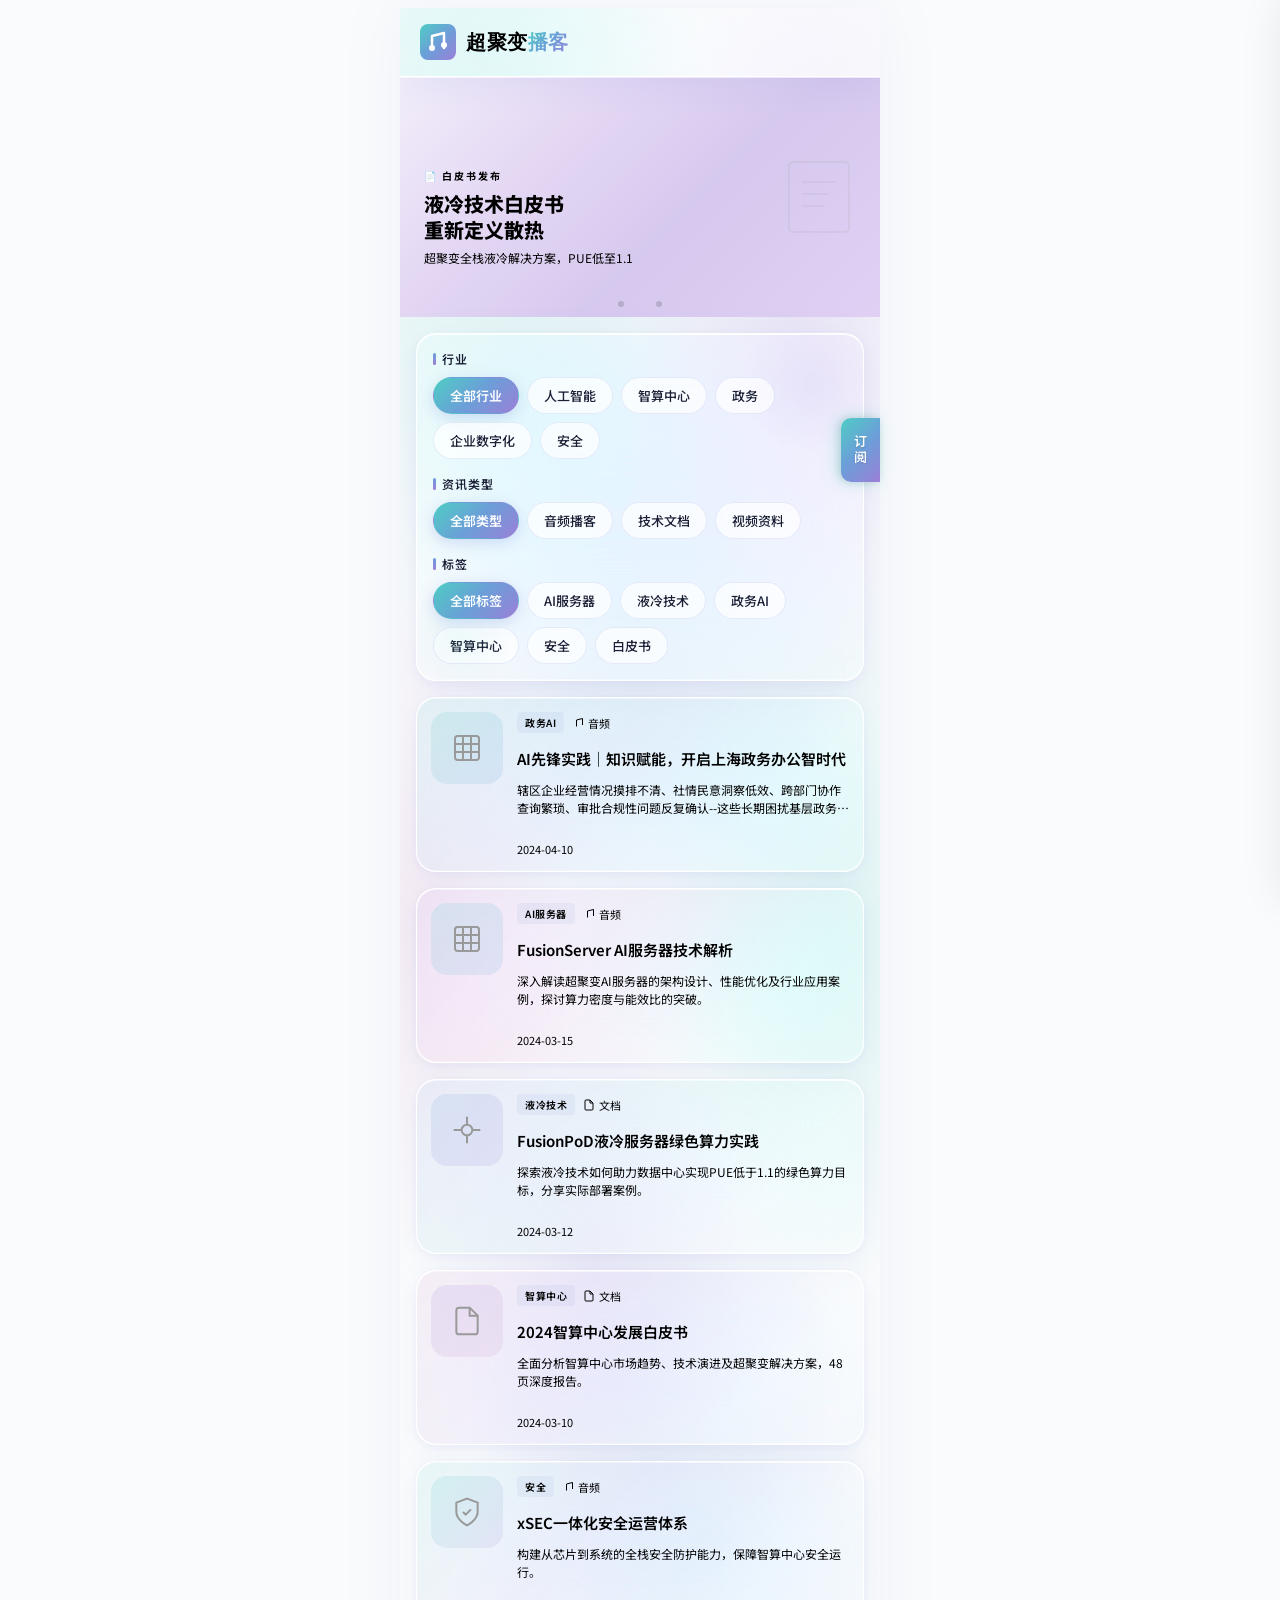
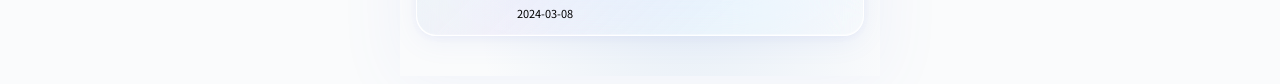
==== commit 43443445: "Update index.html with latest glassmorphism styles" ====
--- a/index.html
+++ b/index.html
@@ -6,24 +6,29 @@
   <meta name="apple-mobile-web-app-capable" content="yes">
   <meta name="apple-mobile-web-app-status-bar-style" content="default">
   <meta name="format-detection" content="telephone=no">
-  <meta name="theme-color" content="#4a6fa5">
+  <meta name="theme-color" content="#e8edf6">
   <title>超聚变播客</title>
   <link rel="preconnect" href="https://fonts.googleapis.com">
   <link rel="preconnect" href="https://fonts.gstatic.com" crossorigin>
   <link href="https://fonts.googleapis.com/css2?family=Noto+Sans+SC:wght@300;400;500;700;900&family=Rajdhani:wght@400;500;600;700&display=swap" rel="stylesheet">
   <style>
-      --midnight: #f2f3f5;
+      --midnight: #f5f6fa;
       --surface: #ffffff;
-      --electric: #4a6fa5;
-      --neon: #d4453a;
-      --core: #333333;
-      --pulse: #1a1a2e;
-      --accent: #4a6fa5;
-      --signal: #b8860b;
-      --text-primary: #1a1a2e;
-      --text-dim: #5a5a6e;
-      --text-muted: #9e9eb0;
-      --border-light: #ebebef;
+      --electric: #6b7fd8;
+      --neon: #c85dba;
+      --core: #4a5a8a;
+      --pulse: #2d2b55;
+      --accent: #6b7fd8;
+      --signal: #4ecdc4;
+      --text-primary: #1e1e3a;
+      --text-dim: #5a5a7e;
+      --text-muted: #9e9eb8;
+      --border-light: rgba(255,255,255,0.6);
+      --glass-bg: rgba(255, 255, 255, 0.55);
+      --glass-border: rgba(255, 255, 255, 0.7);
+      --glass-shadow: 0 8px 32px rgba(107, 127, 216, 0.08);
+      --gradient-main: linear-gradient(135deg, #4ecdc4, #6b9fd8, #9b7fd8, #c87fba);
+      --gradient-bg: linear-gradient(170deg, #eef2fa 0%, #f0eafa 30%, #eef5f8 60%, #f6f0fa 100%);
       --font-family: 'Noto Sans SC', -apple-system, BlinkMacSystemFont, 'Segoe UI', 'PingFang SC', 'Hiragino Sans GB', 'Microsoft YaHei', 'Helvetica Neue', Arial, sans-serif;
     }
 
@@ -59,7 +64,7 @@
 
     body {
       font-family: 'Noto Sans SC', -apple-system, BlinkMacSystemFont, 'Segoe UI', 'PingFang SC', 'Hiragino Sans GB', 'Microsoft YaHei', 'Helvetica Neue', Arial, sans-serif;
-      background: linear-gradient(180deg, #e8f0f8 0%, #f0e8f8 50%, #f8f0f8 100%);
+      background: #fafbfc;
       color: var(--text-primary);
       min-height: 100vh;
       min-height: 100dvh;
@@ -96,13 +101,13 @@
     }
 
     .banner-slide:nth-child(1) .banner-slide-bg {
-      background: linear-gradient(135deg, #e8f0f8 0%, #d8e4f0 40%, #c8d8e8 100%);
+      background: linear-gradient(135deg, #eef2fa 0%, #dce6f8 30%, #c8d6f0 60%, #d8cef0 100%);
     }
     .banner-slide:nth-child(2) .banner-slide-bg {
-      background: linear-gradient(135deg, #f0e8f8 0%, #e8ddf0 40%, #dcd0e8 100%);
+      background: linear-gradient(135deg, #f2eefa 0%, #e4d8f4 30%, #d6c8ee 60%, #e0d0f4 100%);
     }
     .banner-slide:nth-child(3) .banner-slide-bg {
-      background: linear-gradient(135deg, #e8f4f0 0%, #d8ece8 40%, #c8e4e0 100%);
+      background: linear-gradient(135deg, #eef8f5 0%, #d8f0ea 30%, #c8e8e2 60%, #d4eee8 100%);
     }
 
     .banner-slide-content {
@@ -178,12 +183,32 @@
     .app-shell {
       max-width: 480px;
       margin: 0 auto;
-      background: linear-gradient(180deg, #e8f0f8 0%, #f0e8f8 50%, #f8f0f8 100%);
+      background: #fafbfc;
       min-height: 100vh;
       position: relative;
       z-index: 1;
       overflow-x: hidden;
-      box-shadow: 0 0 40px rgba(0,0,0,0.08);
+      box-shadow: 0 0 60px rgba(107, 127, 216, 0.08);
+    }
+
+    /* 装饰性彩色背景色块 - 类似官网风格 */
+    .app-shell::before {
+      content: '';
+      position: absolute;
+      top: 0;
+      left: 0;
+      right: 0;
+      height: 100%;
+      background: 
+        radial-gradient(ellipse 90% 55% at 15% 8%, rgba(78, 205, 196, 0.18) 0%, transparent 55%),
+        radial-gradient(ellipse 70% 45% at 85% 18%, rgba(155, 127, 216, 0.18) 0%, transparent 50%),
+        radial-gradient(ellipse 80% 50% at 50% 35%, rgba(107, 159, 216, 0.14) 0%, transparent 55%),
+        radial-gradient(ellipse 60% 40% at 5% 55%, rgba(200, 127, 186, 0.14) 0%, transparent 50%),
+        radial-gradient(ellipse 75% 45% at 90% 55%, rgba(78, 205, 196, 0.16) 0%, transparent 50%),
+        radial-gradient(ellipse 65% 35% at 40% 75%, rgba(155, 127, 216, 0.12) 0%, transparent 50%),
+        radial-gradient(ellipse 90% 45% at 60% 92%, rgba(107, 159, 216, 0.14) 0%, transparent 50%);
+      pointer-events: none;
+      z-index: 0;
     }
 
     /* Header */
@@ -191,10 +216,11 @@
       position: relative;
       z-index: 100;
       padding: 16px 20px;
-      background: rgba(255, 255, 255, 0.4);
-      border-bottom: 1px solid rgba(255, 255, 255, 0.5);
-      backdrop-filter: blur(12px);
-      -webkit-backdrop-filter: blur(12px);
+      background: rgba(255, 255, 255, 0.25);
+      border-bottom: 1px solid rgba(255, 255, 255, 0.95);
+      backdrop-filter: blur(60px) saturate(250%);
+      -webkit-backdrop-filter: blur(60px) saturate(250%);
+      box-shadow: 0 1px 0 rgba(255,255,255,0.6), 0 8px 32px rgba(107, 127, 216, 0.1);
     }
 
     .header-content {
@@ -229,7 +255,7 @@
     }
 
     .logo-text span {
-      background: linear-gradient(135deg, #4ecdc4, #6b9fd8, #7b68c8);
+      background: linear-gradient(135deg, #4ecdc4, #6b9fd8, #9b7fd8);
       -webkit-background-clip: text;
       -webkit-text-fill-color: transparent;
       background-clip: text;
@@ -245,7 +271,7 @@
       writing-mode: vertical-rl;
       text-orientation: mixed;
       padding: 16px 10px;
-      background: linear-gradient(135deg, #4ecdc4, #6b9fd8, #7b68c8);
+      background: linear-gradient(135deg, #4ecdc4, #6b9fd8, #9b7fd8);
       border: none;
       border-radius: 10px 0 0 10px;
       font-size: 13px;
@@ -286,13 +312,40 @@
     /* Three-Level Filter Section */
     .filter-section {
       margin-bottom: 16px;
-      background: rgba(255, 255, 255, 0.55);
-      border: 1px solid rgba(255, 255, 255, 0.6);
-      border-radius: 16px;
+      background: rgba(255, 255, 255, 0.2);
+      border: 1px solid rgba(255, 255, 255, 0.95);
+      border-radius: 20px;
       padding: 16px;
-      backdrop-filter: blur(20px);
-      -webkit-backdrop-filter: blur(20px);
-      box-shadow: 0 8px 32px rgba(74, 111, 165, 0.08), inset 0 1px 0 rgba(255,255,255,0.4);
+      backdrop-filter: blur(60px) saturate(250%);
+      -webkit-backdrop-filter: blur(60px) saturate(250%);
+      box-shadow: 0 12px 40px rgba(107, 127, 216, 0.1), 
+                  0 4px 12px rgba(155, 127, 216, 0.08),
+                  inset 0 1px 0 rgba(255,255,255,0.9),
+                  inset 0 -1px 0 rgba(255,255,255,0.4);
+      position: relative;
+      overflow: hidden;
+    }
+
+    .filter-section::before {
+      content: '';
+      position: absolute;
+      top: -30px;
+      right: -30px;
+      width: 160px;
+      height: 160px;
+      background: radial-gradient(circle, rgba(155, 127, 216, 0.1) 0%, transparent 65%);
+      pointer-events: none;
+    }
+
+    .filter-section::after {
+      content: '';
+      position: absolute;
+      bottom: -20px;
+      left: -20px;
+      width: 120px;
+      height: 120px;
+      background: radial-gradient(circle, rgba(78, 205, 196, 0.08) 0%, transparent 65%);
+      pointer-events: none;
     }
 
     .filter-level {
@@ -319,7 +372,7 @@
       content: '';
       width: 3px;
       height: 12px;
-      background: linear-gradient(180deg, #4a6fa5, #3d5a8a);
+      background: linear-gradient(180deg, #6b9fd8, #9b7fd8);
       border-radius: 2px;
     }
 
@@ -334,24 +387,26 @@
       border-radius: 20px;
       font-size: 13px;
       font-weight: 500;
-      border: 1px solid rgba(138, 144, 168, 0.3);
-      background: rgba(255, 255, 255, 0.7);
+      border: 1px solid rgba(107, 127, 216, 0.15);
+      background: rgba(255, 255, 255, 0.65);
       color: #1a1f36;
       cursor: pointer;
       transition: all 0.2s ease;
+      backdrop-filter: blur(8px);
+      -webkit-backdrop-filter: blur(8px);
     }
 
     .filter-chip:hover {
-      border-color: rgba(74, 111, 165, 0.5);
-      color: #4a6fa5;
-      background: rgba(255, 255, 255, 0.9);
+      border-color: rgba(107, 127, 216, 0.35);
+      color: #6b7fd8;
+      background: rgba(255, 255, 255, 0.85);
     }
 
     .filter-chip.active {
-      background: linear-gradient(135deg, #4ecdc4, #6b9fd8, #7b68c8);
+      background: linear-gradient(135deg, #4ecdc4, #6b9fd8, #9b7fd8);
       border-color: transparent;
       color: white;
-      box-shadow: 0 2px 8px rgba(78, 205, 196, 0.35);
+      box-shadow: 0 4px 16px rgba(107, 127, 216, 0.25);
       font-weight: 600;
     }
 
@@ -363,24 +418,66 @@
     }
 
     .podcast-card {
-      background: rgba(255, 255, 255, 0.6);
-      border: 1px solid rgba(255, 255, 255, 0.5);
-      border-radius: 16px;
+      background: rgba(255, 255, 255, 0.18);
+      border: 1px solid rgba(255, 255, 255, 0.95);
+      border-radius: 20px;
       padding: 14px;
       cursor: pointer;
       transition: all 0.3s ease;
       position: relative;
       overflow: hidden;
-      backdrop-filter: blur(16px);
-      -webkit-backdrop-filter: blur(16px);
-      box-shadow: 0 4px 24px rgba(74, 111, 165, 0.06);
+      backdrop-filter: blur(60px) saturate(250%);
+      -webkit-backdrop-filter: blur(60px) saturate(250%);
+      box-shadow: 0 6px 28px rgba(107, 127, 216, 0.08),
+                  0 2px 8px rgba(107, 127, 216, 0.06),
+                  inset 0 1px 0 rgba(255,255,255,0.9),
+                  inset 0 -1px 0 rgba(255,255,255,0.4);
+    }
+
+    /* 每张卡片不同的彩色底纹 */
+    .podcast-card::before {
+      content: '';
+      position: absolute;
+      inset: 0;
+      border-radius: 20px;
+      opacity: 1;
+      pointer-events: none;
+      z-index: 0;
+      transition: opacity 0.3s ease;
+    }
+
+    .podcast-card:nth-child(1)::before {
+      background: linear-gradient(135deg, rgba(78, 205, 196, 0.12) 0%, rgba(107, 159, 216, 0.08) 40%, transparent 75%);
+    }
+    .podcast-card:nth-child(2)::before {
+      background: linear-gradient(135deg, rgba(155, 127, 216, 0.1) 0%, rgba(200, 127, 186, 0.08) 40%, transparent 75%);
+    }
+    .podcast-card:nth-child(3)::before {
+      background: linear-gradient(135deg, rgba(107, 159, 216, 0.1) 0%, rgba(78, 205, 196, 0.08) 40%, transparent 75%);
+    }
+    .podcast-card:nth-child(4)::before {
+      background: linear-gradient(135deg, rgba(200, 127, 186, 0.1) 0%, rgba(155, 127, 216, 0.08) 40%, transparent 75%);
+    }
+    .podcast-card:nth-child(5)::before {
+      background: linear-gradient(135deg, rgba(78, 205, 196, 0.1) 0%, rgba(155, 127, 216, 0.08) 40%, transparent 75%);
+    }
+
+    .podcast-card > * {
+      position: relative;
+      z-index: 1;
     }
 
     .podcast-card:hover {
-      border-color: rgba(74, 111, 165, 0.25);
-      transform: translateY(-2px);
-      box-shadow: 0 12px 40px rgba(74, 111, 165, 0.12), 0 4px 12px rgba(74, 111, 165, 0.08);
-      background: rgba(255, 255, 255, 0.75);
+      border-color: rgba(255, 255, 255, 1);
+      transform: translateY(-4px);
+      box-shadow: 0 24px 64px rgba(107, 127, 216, 0.15),
+                  0 12px 24px rgba(155, 127, 216, 0.1),
+                  inset 0 1px 0 rgba(255,255,255,0.95);
+      background: rgba(255, 255, 255, 0.28);
+    }
+
+    .podcast-card:hover::before {
+      opacity: 1.2;
     }
 
     .card-content {
@@ -408,11 +505,11 @@
       opacity: 0.1;
     }
 
-    .card-visual.ai { background: rgba(0, 0, 0, 0.03); }
-    .card-visual.cooling { background: rgba(0, 0, 0, 0.03); }
-    .card-visual.paper { background: rgba(0, 0, 0, 0.03); }
-    .card-visual.video { background: rgba(0, 0, 0, 0.03); }
-    .card-visual.security { background: rgba(0, 0, 0, 0.03); }
+    .card-visual.ai { background: linear-gradient(135deg, rgba(78, 205, 196, 0.15), rgba(107, 159, 216, 0.15)); }
+    .card-visual.cooling { background: linear-gradient(135deg, rgba(107, 159, 216, 0.15), rgba(155, 127, 216, 0.15)); }
+    .card-visual.paper { background: linear-gradient(135deg, rgba(155, 127, 216, 0.15), rgba(200, 127, 186, 0.12)); }
+    .card-visual.video { background: linear-gradient(135deg, rgba(200, 127, 186, 0.12), rgba(107, 159, 216, 0.15)); }
+    .card-visual.security { background: linear-gradient(135deg, rgba(78, 205, 196, 0.15), rgba(155, 127, 216, 0.12)); }
 
     .card-visual svg {
       width: 32px;
@@ -439,7 +536,7 @@
       font-weight: 600;
       padding: 3px 8px;
       border-radius: 4px;
-      background: rgba(197, 40, 28, 0.08);
+      background: rgba(107, 127, 216, 0.08);
       color: var(--accent);
       text-transform: uppercase;
       letter-spacing: 0.5px;
@@ -530,8 +627,8 @@
       bottom: 0;
       left: 50%;
       transform: translateX(-50%) translateY(100%) !important;
-      background: rgba(255, 255, 255, 0.9);
-      border-radius: 20px 20px 0 0;
+      background: rgba(255, 255, 255, 0.3);
+      border-radius: 24px 24px 0 0;
       padding: 20px 16px calc(20px + env(safe-area-inset-bottom));
       z-index: 201;
       transition: transform 0.4s cubic-bezier(0.4, 0, 0.2, 1), visibility 0s 0.4s;
@@ -539,10 +636,11 @@
       width: 100%;
       pointer-events: none;
       visibility: hidden;
-      backdrop-filter: blur(20px);
-      -webkit-backdrop-filter: blur(20px);
-      border-top: 1px solid rgba(255, 255, 255, 0.6);
-      box-shadow: 0 -8px 40px rgba(74, 111, 165, 0.15);
+      backdrop-filter: blur(60px) saturate(250%);
+      -webkit-backdrop-filter: blur(60px) saturate(250%);
+      border-top: 1px solid rgba(255, 255, 255, 0.95);
+      box-shadow: 0 -16px 64px rgba(107, 127, 216, 0.18),
+                  inset 0 1px 0 rgba(255,255,255,0.9);
       max-height: 85vh;
       overflow-y: auto;
       box-sizing: border-box;
@@ -650,17 +748,17 @@
     .submit-btn {
       width: 100%;
       padding: 16px;
-      border-radius: 12px;
+      border-radius: 14px;
       border: none;
-      background: linear-gradient(180deg, #4a6fa5, #3d5a8a);
+      background: linear-gradient(135deg, #4ecdc4, #6b9fd8, #9b7fd8);
       color: white;
       font-size: 15px;
       font-weight: 600;
       cursor: pointer;
       transition: all 0.3s ease;
       margin-top: 8px;
-      box-shadow: 0 4px 16px rgba(74, 111, 165, 0.35);
-      text-shadow: 0 1px 2px rgba(0,0,0,0.2);
+      box-shadow: 0 4px 20px rgba(107, 127, 216, 0.3);
+      text-shadow: 0 1px 2px rgba(0,0,0,0.15);
     }
 
     .submit-btn:hover {
@@ -681,7 +779,7 @@
       width: 100%;
       height: 100vh;
       height: 100dvh;
-      background: #e8f0f8;
+      background: #fafbfc;
       z-index: 9999;
       overflow-y: auto;
       -webkit-overflow-scrolling: touch;
@@ -698,7 +796,12 @@
       left: 0;
       right: 0;
       bottom: 0;
-      background: #e8f0f8;
+      background: 
+        radial-gradient(ellipse 80% 45% at 80% 10%, rgba(155, 127, 216, 0.12) 0%, transparent 50%),
+        radial-gradient(ellipse 70% 50% at 10% 35%, rgba(78, 205, 196, 0.12) 0%, transparent 50%),
+        radial-gradient(ellipse 60% 35% at 75% 60%, rgba(107, 159, 216, 0.1) 0%, transparent 45%),
+        radial-gradient(ellipse 80% 40% at 30% 85%, rgba(200, 127, 186, 0.08) 0%, transparent 50%),
+        #fafbfc;
       z-index: -1;
     }
 
@@ -709,7 +812,7 @@
 
     @media (min-width: 481px) {
       .detail-page {
-        background: #e8f0f8;
+        background: #fafbfc;
         backdrop-filter: blur(10px);
         overflow-y: auto;
         overscroll-behavior-y: contain;
@@ -721,9 +824,12 @@
       position: sticky;
       top: 0;
       padding: 12px 16px;
-      background: #e8f0f8;
-      border-bottom: 1px solid rgba(255, 255, 255, 0.5);
+      background: rgba(255, 255, 255, 0.22);
+      border-bottom: 1px solid rgba(255, 255, 255, 0.95);
       z-index: 10;
+      backdrop-filter: blur(60px) saturate(250%);
+      -webkit-backdrop-filter: blur(60px) saturate(250%);
+      box-shadow: 0 1px 0 rgba(255,255,255,0.6);
     }
 
     @media (min-width: 481px) {
@@ -780,7 +886,6 @@
       position: relative;
       z-index: 1;
       min-height: calc(100vh - 60px);
-      background: #e8f0f8;
     }
 
     @media (min-width: 481px) {
@@ -794,12 +899,14 @@
     .detail-hero {
       width: 100%;
       aspect-ratio: 16/10;
-      border-radius: 16px;
-      background: rgba(255, 255, 255, 0.6);
-      border: 1px solid rgba(255, 255, 255, 0.5);
-      backdrop-filter: blur(16px);
-      -webkit-backdrop-filter: blur(16px);
-      box-shadow: 0 8px 32px rgba(31, 38, 135, 0.1);
+      border-radius: 20px;
+      background: linear-gradient(135deg, rgba(78, 205, 196, 0.12), rgba(107, 159, 216, 0.15), rgba(155, 127, 216, 0.12));
+      border: 1px solid rgba(255, 255, 255, 0.95);
+      backdrop-filter: blur(60px) saturate(250%);
+      -webkit-backdrop-filter: blur(60px) saturate(250%);
+      box-shadow: 0 12px 48px rgba(107, 127, 216, 0.12),
+                  inset 0 1px 0 rgba(255,255,255,0.9),
+                  inset 0 -1px 0 rgba(255,255,255,0.4);
       display: flex;
       align-items: center;
       justify-content: center;
@@ -836,13 +943,39 @@
       font-size: 15px;
       line-height: 1.9;
       margin-bottom: 16px;
-      background: rgba(255, 255, 255, 0.6);
-      border: 1px solid rgba(255, 255, 255, 0.5);
-      backdrop-filter: blur(16px);
-      -webkit-backdrop-filter: blur(16px);
-      box-shadow: 0 8px 32px rgba(31, 38, 135, 0.1);
-      border-radius: 16px;
+      background: rgba(255, 255, 255, 0.18);
+      border: 1px solid rgba(255, 255, 255, 0.95);
+      backdrop-filter: blur(60px) saturate(250%);
+      -webkit-backdrop-filter: blur(60px) saturate(250%);
+      box-shadow: 0 12px 48px rgba(107, 127, 216, 0.1),
+                  inset 0 1px 0 rgba(255,255,255,0.9),
+                  inset 0 -1px 0 rgba(255,255,255,0.4);
+      border-radius: 20px;
       padding: 16px;
+      position: relative;
+      overflow: hidden;
+    }
+
+    .detail-body::before {
+      content: '';
+      position: absolute;
+      bottom: -40px;
+      left: -40px;
+      width: 200px;
+      height: 200px;
+      background: radial-gradient(circle, rgba(78, 205, 196, 0.08) 0%, transparent 60%);
+      pointer-events: none;
+    }
+
+    .detail-body::after {
+      content: '';
+      position: absolute;
+      top: -30px;
+      right: -30px;
+      width: 150px;
+      height: 150px;
+      background: radial-gradient(circle, rgba(155, 127, 216, 0.06) 0%, transparent 60%);
+      pointer-events: none;
     }
 
     .detail-body p {
@@ -898,7 +1031,7 @@
     .detail-player-toggle {
       width: 44px;
       height: 44px;
-      background: linear-gradient(135deg, #4ecdc4, #6b9fd8, #7b68c8);
+      background: linear-gradient(135deg, #4ecdc4, #6b9fd8, #9b7fd8);
       border: none;
       border-radius: 12px 0 0 12px;
       display: flex;
@@ -923,13 +1056,14 @@
     .detail-player-panel {
       width: 0;
       overflow: hidden;
-      background: rgba(255, 255, 255, 0.85);
-      border: 1px solid rgba(255, 255, 255, 0.6);
+      background: rgba(255, 255, 255, 0.25);
+      border: 1px solid rgba(255, 255, 255, 0.95);
       border-right: none;
       border-radius: 12px 0 0 12px;
-      backdrop-filter: blur(16px);
-      -webkit-backdrop-filter: blur(16px);
-      box-shadow: 0 4px 20px rgba(78, 205, 196, 0.15);
+      backdrop-filter: blur(60px) saturate(250%);
+      -webkit-backdrop-filter: blur(60px) saturate(250%);
+      box-shadow: 0 6px 32px rgba(107, 127, 216, 0.15),
+                  inset 0 1px 0 rgba(255,255,255,0.9);
       transition: all 0.3s ease;
       opacity: 0;
       display: flex;
@@ -953,7 +1087,7 @@
       width: 32px;
       height: 32px;
       border-radius: 50%;
-      background: linear-gradient(135deg, #4ecdc4, #6b9fd8, #7b68c8);
+      background: linear-gradient(135deg, #4ecdc4, #6b9fd8, #9b7fd8);
       border: none;
       display: flex;
       align-items: center;
@@ -996,7 +1130,7 @@
 
     .progress-fill {
       height: 100%;
-      background: linear-gradient(90deg, #4ecdc4, #6b9fd8, #7b68c8);
+      background: linear-gradient(90deg, #4ecdc4, #6b9fd8, #9b7fd8);
       border-radius: 2px;
       transition: width 0.1s linear;
     }
@@ -1156,7 +1290,7 @@
               <linearGradient id="logoGrad" x1="0%" y1="0%" x2="100%" y2="100%">
                 <stop offset="0%" style="stop-color:#4ecdc4"/>
                 <stop offset="50%" style="stop-color:#6b9fd8"/>
-                <stop offset="100%" style="stop-color:#7b68c8"/>
+                <stop offset="100%" style="stop-color:#9b7fd8"/>
               </linearGradient>
             </defs>
             <rect width="36" height="36" rx="8" fill="url(#logoGrad)"/>
